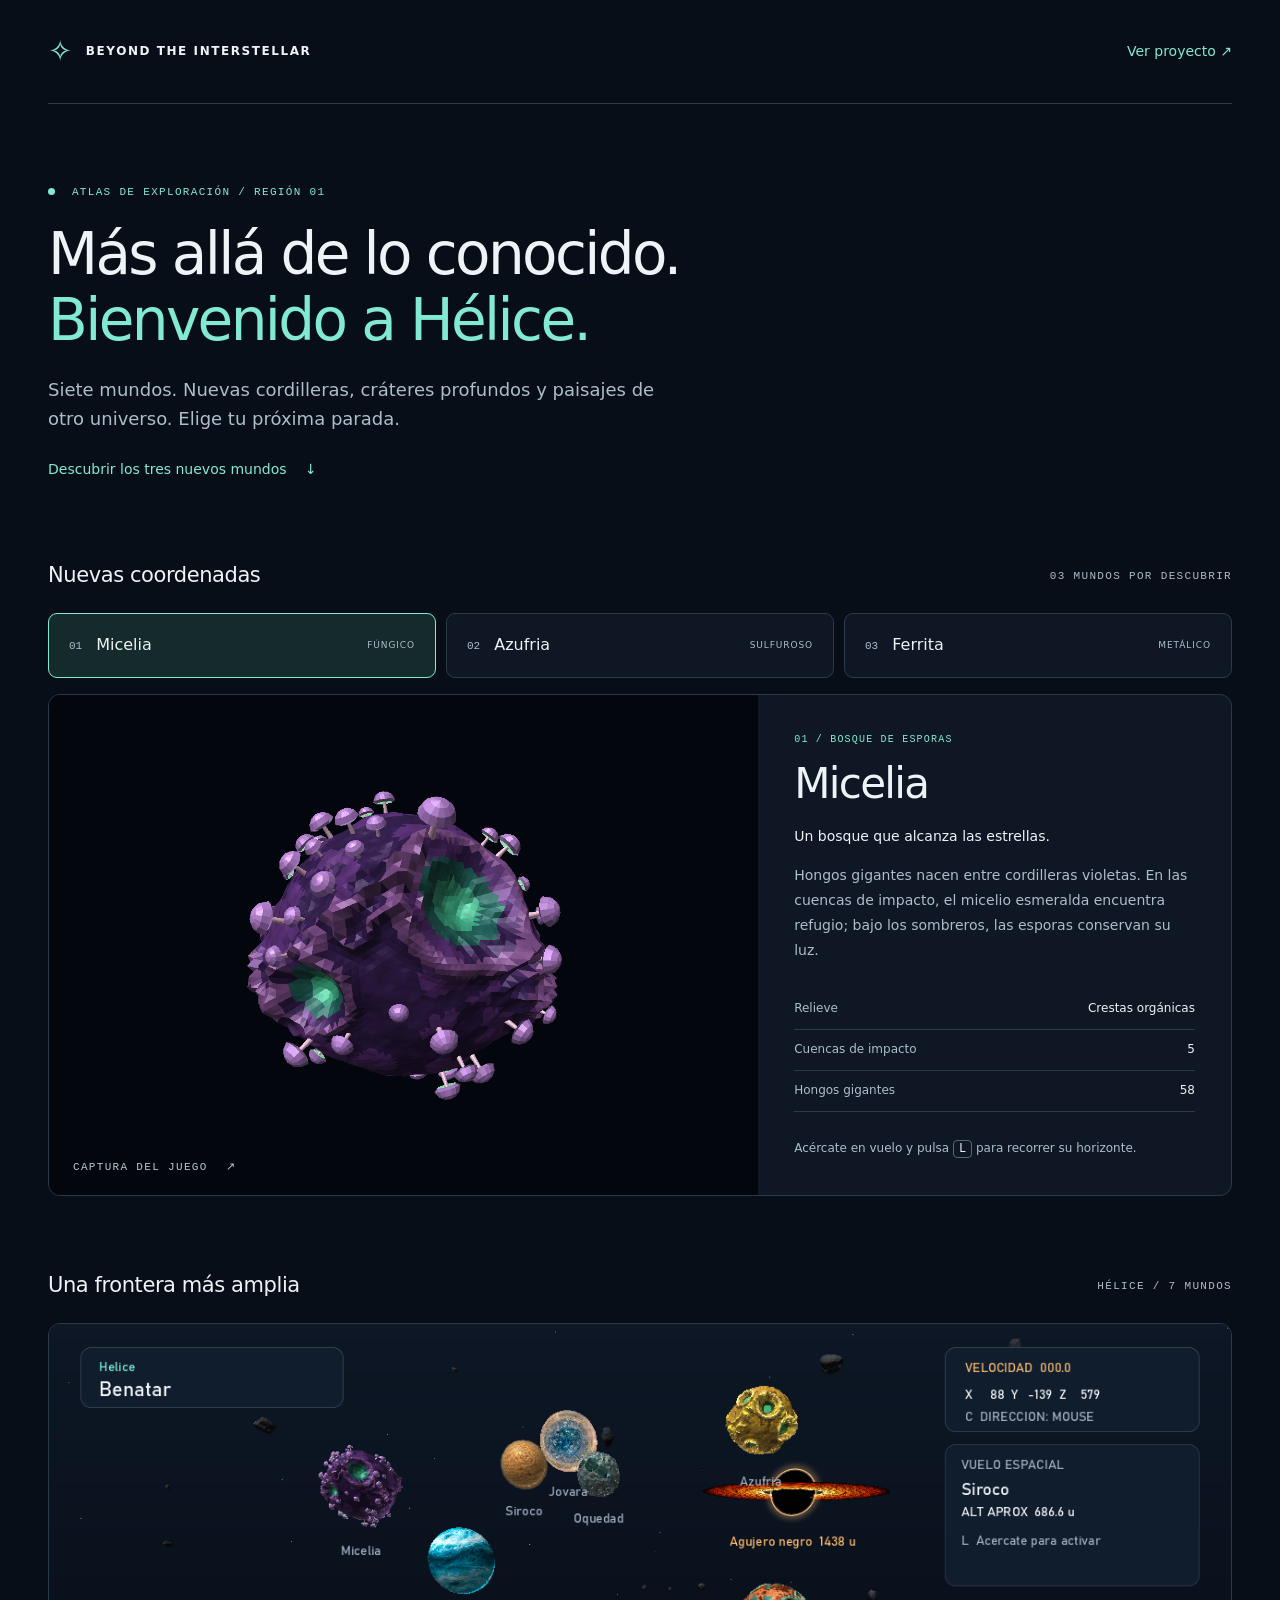
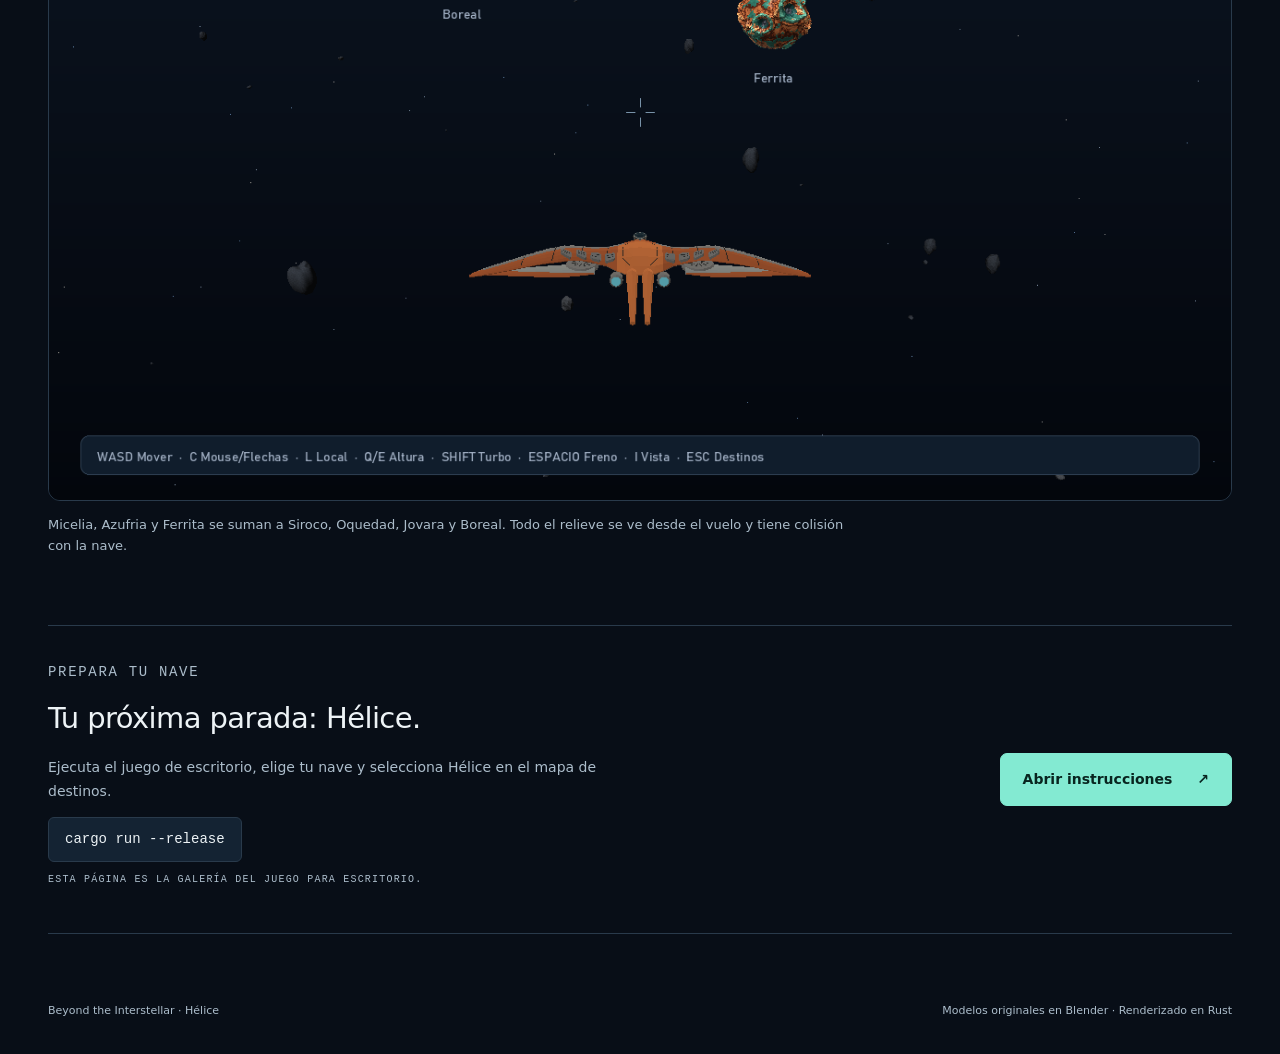
==== docs/index.html @ ccea03eb "docs: publica galeria de Helice con capturas y GitHub Pages" ====
<!doctype html>
<html lang="es">
<head>
  <meta charset="utf-8">
  <meta name="viewport" content="width=device-width, initial-scale=1">
  <meta name="theme-color" content="#080e17">
  <meta name="description" content="Explora los nuevos planetas de Hélice en Beyond the Interstellar: Micelia, Azufria y Ferrita. Capturas reales del juego en Rust.">
  <title>Hélice — Beyond the Interstellar</title>
  <link rel="stylesheet" href="style.css">
  <script src="gallery.js" defer></script>
</head>
<body>
  <a class="skip" href="#mundos">Saltar a los planetas</a>
  <header class="site-header wrap">
    <a class="brand" href="#inicio"><span class="orbit-mark" aria-hidden="true">✧</span> BEYOND THE INTERSTELLAR</a>
    <a class="repo-link" href="https://github.com/J05U3oAr/Proyecto_3_Graficas">Ver proyecto <span aria-hidden="true">↗</span></a>
  </header>
  <main id="inicio" class="wrap">
    <section class="intro" aria-labelledby="title">
      <p class="eyebrow"><span class="signal" aria-hidden="true"></span> ATLAS DE EXPLORACIÓN / REGIÓN 01</p>
      <h1 id="title">Más allá de lo conocido.<br><span>Bienvenido a Hélice.</span></h1>
      <p class="lead">Siete mundos. Nuevas cordilleras, cráteres profundos y paisajes de otro universo. Elige tu próxima parada.</p>
      <a class="text-link" href="#mundos">Descubrir los tres nuevos mundos <span aria-hidden="true">↓</span></a>
    </section>

    <section id="mundos" class="atlas" aria-labelledby="atlas-title">
      <div class="section-top"><h2 id="atlas-title">Nuevas coordenadas</h2><span class="small-label">03 MUNDOS POR DESCUBRIR</span></div>
      <div class="planet-tabs" aria-label="Elegir un planeta">
        <button id="tab-micelia" type="button" data-world="micelia"><span>01</span> Micelia <span class="tab-kind">FÚNGICO</span></button>
        <button id="tab-azufria" type="button" data-world="azufria"><span>02</span> Azufria <span class="tab-kind">SULFUROSO</span></button>
        <button id="tab-ferrita" type="button" data-world="ferrita"><span>03</span> Ferrita <span class="tab-kind">METÁLICO</span></button>
      </div>

      <article id="micelia" class="world micelia" aria-labelledby="name-micelia">
        <a class="world-image" href="assets/micelia.png" aria-label="Abrir captura completa de Micelia"><img src="assets/micelia.png" alt="Planeta violeta con hongos gigantes, montañas y cráteres de micelio verde" width="1280" height="840"><span class="image-note">CAPTURA DEL JUEGO <span aria-hidden="true">↗</span></span></a>
        <div class="world-copy"><p class="eyebrow">01 / BOSQUE DE ESPORAS</p><h3 id="name-micelia">Micelia</h3><p class="world-tagline">Un bosque que alcanza las estrellas.</p><p>Hongos gigantes nacen entre cordilleras violetas. En las cuencas de impacto, el micelio esmeralda encuentra refugio; bajo los sombreros, las esporas conservan su luz.</p><dl><div><dt>Relieve</dt><dd>Crestas orgánicas</dd></div><div><dt>Cuencas de impacto</dt><dd>5</dd></div><div><dt>Hongos gigantes</dt><dd>58</dd></div></dl><p class="hint">Acércate en vuelo y pulsa <kbd>L</kbd> para recorrer su horizonte.</p></div>
      </article>

      <article id="azufria" class="world azufria" aria-labelledby="name-azufria">
        <a class="world-image" href="assets/azufria.png" aria-label="Abrir captura completa de Azufria"><img src="assets/azufria.png" alt="Planeta amarillo con cordilleras de azufre y calderas profundas llenas de ácido verde jade" width="1280" height="840" loading="lazy"><span class="image-note">CAPTURA DEL JUEGO <span aria-hidden="true">↗</span></span></a>
        <div class="world-copy"><p class="eyebrow">02 / CALDERAS DE AZUFRE</p><h3 id="name-azufria">Azufria</h3><p class="world-tagline">Oro mineral. Profundidades de jade.</p><p>Una corteza de azufre amarillo se pliega en largas cordilleras. Siete calderas interrumpen el paisaje, con paredes elevadas, estratos ocres y lagos ácidos en su interior.</p><dl><div><dt>Relieve</dt><dd>Cordilleras sulfurosas</dd></div><div><dt>Calderas</dt><dd>7</dd></div><div><dt>Lagos ácidos</dt><dd>7</dd></div></dl><p class="hint">Desciende con <kbd>Q</kbd> en navegación local para apreciar las paredes.</p></div>
      </article>

      <article id="ferrita" class="world ferrita" aria-labelledby="name-ferrita">
        <a class="world-image" href="assets/ferrita.png" aria-label="Abrir captura completa de Ferrita"><img src="assets/ferrita.png" alt="Planeta de cobre rojizo con pátina verde, montañas estratificadas y cráteres concéntricos" width="1280" height="840" loading="lazy"><span class="image-note">CAPTURA DEL JUEGO <span aria-hidden="true">↗</span></span></a>
        <div class="world-copy"><p class="eyebrow">03 / CORDILLERAS DE COBRE</p><h3 id="name-ferrita">Ferrita</h3><p class="world-tagline">La huella de cada impacto.</p><p>Montañas de cobre, óxido rojizo y vetas de cardenillo. Sus cráteres tienen bordes concéntricos y un pico central de rebote: cicatrices que se reconocen incluso desde el espacio.</p><dl><div><dt>Relieve</dt><dd>Estratos metálicos</dd></div><div><dt>Cráteres</dt><dd>8</dd></div><div><dt>Seña distintiva</dt><dd>Anillos de impacto</dd></div></dl><p class="hint">Sube con <kbd>E</kbd> para descubrir el perfil de las cordilleras.</p></div>
      </article>
    </section>

    <section class="flight-section" aria-labelledby="flight-title">
      <div class="section-top"><h2 id="flight-title">Una frontera más amplia</h2><span class="small-label">HÉLICE / 7 MUNDOS</span></div>
      <a class="flight-image" href="assets/vuelo.png"><img src="assets/vuelo.png" width="1280" height="840" loading="lazy" alt="Vista de vuelo en Hélice con los siete planetas, asteroides y la nave Benatar"></a>
      <p class="caption">Micelia, Azufria y Ferrita se suman a Siroco, Oquedad, Jovara y Boreal. Todo el relieve se ve desde el vuelo y tiene colisión con la nave.</p>
    </section>

    <section class="play" aria-labelledby="play-title"><div><p class="eyebrow">PREPARA TU NAVE</p><h2 id="play-title">Tu próxima parada: Hélice.</h2><p>Ejecuta el juego de escritorio, elige tu nave y selecciona Hélice en el mapa de destinos.</p><code>cargo run --release</code><p class="small-label">ESTA PÁGINA ES LA GALERÍA DEL JUEGO PARA ESCRITORIO.</p></div><a class="primary-link" href="https://github.com/J05U3oAr/Proyecto_3_Graficas#ejecutar">Abrir instrucciones <span aria-hidden="true">↗</span></a></section>
  </main>
  <footer class="wrap"><span>Beyond the Interstellar · Hélice</span><span>Modelos originales en Blender · Renderizado en Rust</span></footer>
</body>
</html>
---- docs/style.css ----
:root { color-scheme: dark; --bg: #080e17; --surface: #0e1723; --line: #293a4b; --text: #edf3f6; --muted: #acbdcb; --accent: #83ead2; }
* { box-sizing: border-box; }
html { scroll-behavior: smooth; scroll-padding-top: 25px; }
body { margin: 0; background: var(--bg); color: var(--text); font: 16px/1.65 system-ui, -apple-system, "Segoe UI", sans-serif; }
a { color: inherit; text-decoration: none; }
button, a { -webkit-tap-highlight-color: transparent; }
button { font: inherit; cursor: pointer; }
a:focus-visible, button:focus-visible, [tabindex]:focus-visible { outline: 3px solid var(--accent); outline-offset: 5px; }
.wrap { width: min(1184px, calc(100% - 64px)); margin-inline: auto; }
.site-header { min-height: 104px; display: flex; align-items: center; justify-content: space-between; gap: 24px; border-bottom: 1px solid var(--line); }
.brand { display: flex; align-items: center; gap: 12px; font-size: 12px; font-weight: 650; letter-spacing: .13em; }
.orbit-mark { font-size: 29px; line-height: 1; color: var(--accent); }
.repo-link, .text-link { color: var(--accent); font-size: 14px; }
.repo-link:hover, .text-link:hover { text-decoration: underline; text-underline-offset: 5px; }
.intro { padding: 80px 0 76px; max-width: 850px; }
.eyebrow, .small-label, .image-note { font: 11px/1.5 ui-monospace, Consolas, monospace; letter-spacing: .12em; }
.eyebrow { color: var(--accent); margin: 0 0 20px; }
.signal { display: inline-block; height: 7px; width: 7px; background: var(--accent); border-radius: 50%; margin-right: 9px; }
h1 { font-size: clamp(31px, 4.8vw, 58px); line-height: 1.14; letter-spacing: -.045em; font-weight: 500; margin: 0 0 22px; }
h1 span { color: var(--accent); }
.lead { color: var(--muted); max-width: 620px; font-size: 18px; margin: 0 0 22px; }
.text-link span { margin-left: 14px; }
.section-top { display: flex; justify-content: space-between; align-items: center; gap: 20px; margin-bottom: 20px; }
h2 { font-size: 21px; font-weight: 500; letter-spacing: -.02em; margin: 0; }
.small-label { color: var(--muted); }
.planet-tabs { display: grid; grid-template-columns: repeat(3, 1fr); gap: 10px; margin-bottom: 16px; }
.planet-tabs button { display: flex; align-items: center; gap: 14px; min-height: 65px; padding: 17px 20px; color: var(--text); background: var(--surface); border: 1px solid var(--line); border-radius: 9px; transition: border-color .18s, background .18s; }
.planet-tabs button > span:first-child { color: var(--muted); font: 11px ui-monospace, Consolas, monospace; }
.planet-tabs button .tab-kind { color: var(--muted); margin-left: auto; font-size: 9px; letter-spacing: .1em; }
.planet-tabs button:hover { border-color: var(--accent); }
.planet-tabs button[aria-selected="true"] { border-color: var(--accent); background: #142a2b; }
.world { display: grid; grid-template-columns: 1.5fr 1fr; overflow: hidden; background: var(--surface); border: 1px solid var(--line); border-radius: 12px; }
.world[hidden] { display: none; }
.world + .world { margin-top: 18px; }
.atlas.enhanced .world { margin-top: 0; }
.world-image { position: relative; display: flex; align-items: center; min-width: 0; background: #03060c; }
.world-image img { display: block; width: 100%; height: auto; }
.image-note { position: absolute; left: 24px; bottom: 20px; color: #bac8d4; }
.image-note span { margin-left: 10px; }
.world-image:hover .image-note { color: var(--accent); }
.world-copy { padding: 36px; align-self: center; }
.world-copy .eyebrow { font-size: 10px; margin-bottom: 10px; }
h3 { font-size: 42px; font-weight: 500; letter-spacing: -.04em; line-height: 1.2; margin: 0 0 14px; }
.world-tagline { color: var(--text) !important; font-size: 17px; }
.world-copy > p { color: var(--muted); font-size: 14px; line-height: 1.8; }
.world-copy .eyebrow { color: var(--accent); }
dl { font-size: 12px; margin: 26px 0; }
dl > div { display: flex; justify-content: space-between; gap: 10px; border-bottom: 1px solid var(--line); padding: 10px 0; }
dt { color: var(--muted); } dd { margin: 0; text-align: right; }
.hint { font-size: 12px !important; margin: 20px 0 0; }
kbd { border: 1px solid #536778; border-radius: 4px; padding: 1px 5px; color: var(--text); font: 12px ui-monospace, Consolas, monospace; }
.flight-section { margin-top: 72px; }
.flight-image { display: block; border: 1px solid var(--line); border-radius: 12px; overflow: hidden; }
.flight-image img { display: block; width: 100%; height: auto; }
.caption { font-size: 13px; color: var(--muted); max-width: 800px; }
.play { margin: 68px 0; padding: 36px 0; border-block: 1px solid var(--line); display: flex; align-items: center; justify-content: space-between; gap: 36px; }
.play .eyebrow { margin-bottom: 12px; }
.play h2 { font-size: 29px; }
.play p { max-width: 580px; color: var(--muted); font-size: 14px; }
.play .small-label { font-size: 10px; }
code { display: inline-block; background: #142333; padding: 10px 16px; border: 1px solid var(--line); border-radius: 6px; font-size: 14px; }
.primary-link { flex-shrink: 0; background: var(--accent); color: #08251f; border: 1px solid var(--accent); padding: 14px 22px; border-radius: 7px; font-size: 14px; font-weight: 600; transition: background .18s; }
.primary-link:hover { background: #b1f4e4; }
.primary-link span { margin-left: 20px; }
footer { display: flex; justify-content: space-between; gap: 20px; padding-bottom: 34px; color: var(--muted); font-size: 11px; }
.skip { position: absolute; top: -100px; left: 20px; z-index: 10; padding: 10px; background: var(--accent); color: #08251f; }
.skip:focus { top: 10px; }
@media (max-width: 1000px) { .tab-kind { display: none; } .world-copy { padding: 25px; } .world { grid-template-columns: 1.2fr 1fr; } }
@media (max-width: 740px) {
  .wrap { width: calc(100% - 36px); } .site-header { min-height: 85px; gap: 12px; } .brand { font-size: 9px; letter-spacing: .06em; gap: 7px; } .repo-link { font-size: 12px; }
  .intro { padding: 52px 0; } .lead { font-size: 16px; } .eyebrow { font-size: 9px; } .section-top { align-items: flex-start; flex-direction: column; gap: 5px; }
  .planet-tabs { gap: 7px; } .planet-tabs button { min-height: 53px; padding: 12px 10px; font-size: 13px; gap: 7px; } .planet-tabs button .tab-kind { display: none; }
  .world { grid-template-columns: 1fr; } .world-copy { padding: 28px; } .world-image img { aspect-ratio: 1280 / 840; object-fit: contain; } h3 { font-size: 36px; }
  .image-note { left: 18px; bottom: 12px; font-size: 9px; } .flight-section { margin-top: 45px; } .play { flex-direction: column; align-items: flex-start; margin-block: 44px; gap: 15px; } footer { flex-direction: column; gap: 5px; }
}
@media (prefers-reduced-motion: reduce) { html { scroll-behavior: auto; } *, *::before, *::after { transition: none !important; } }
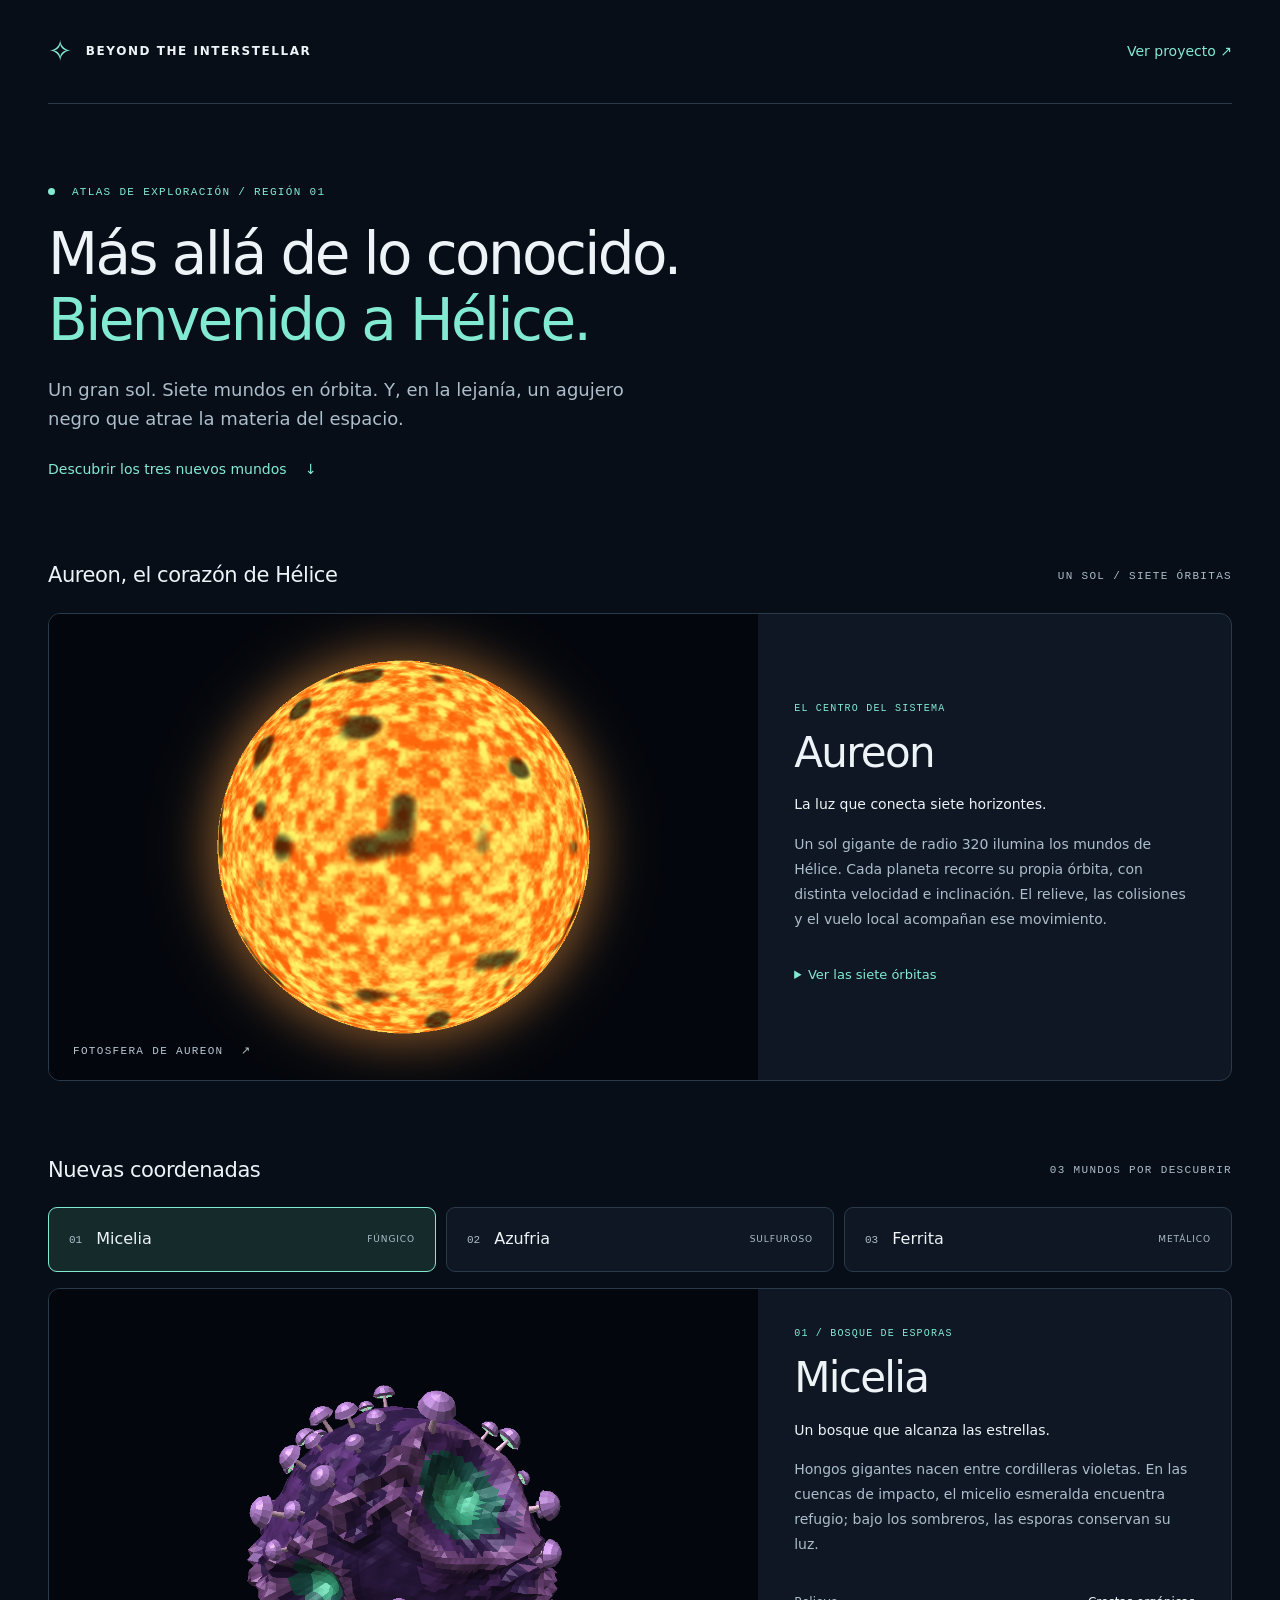
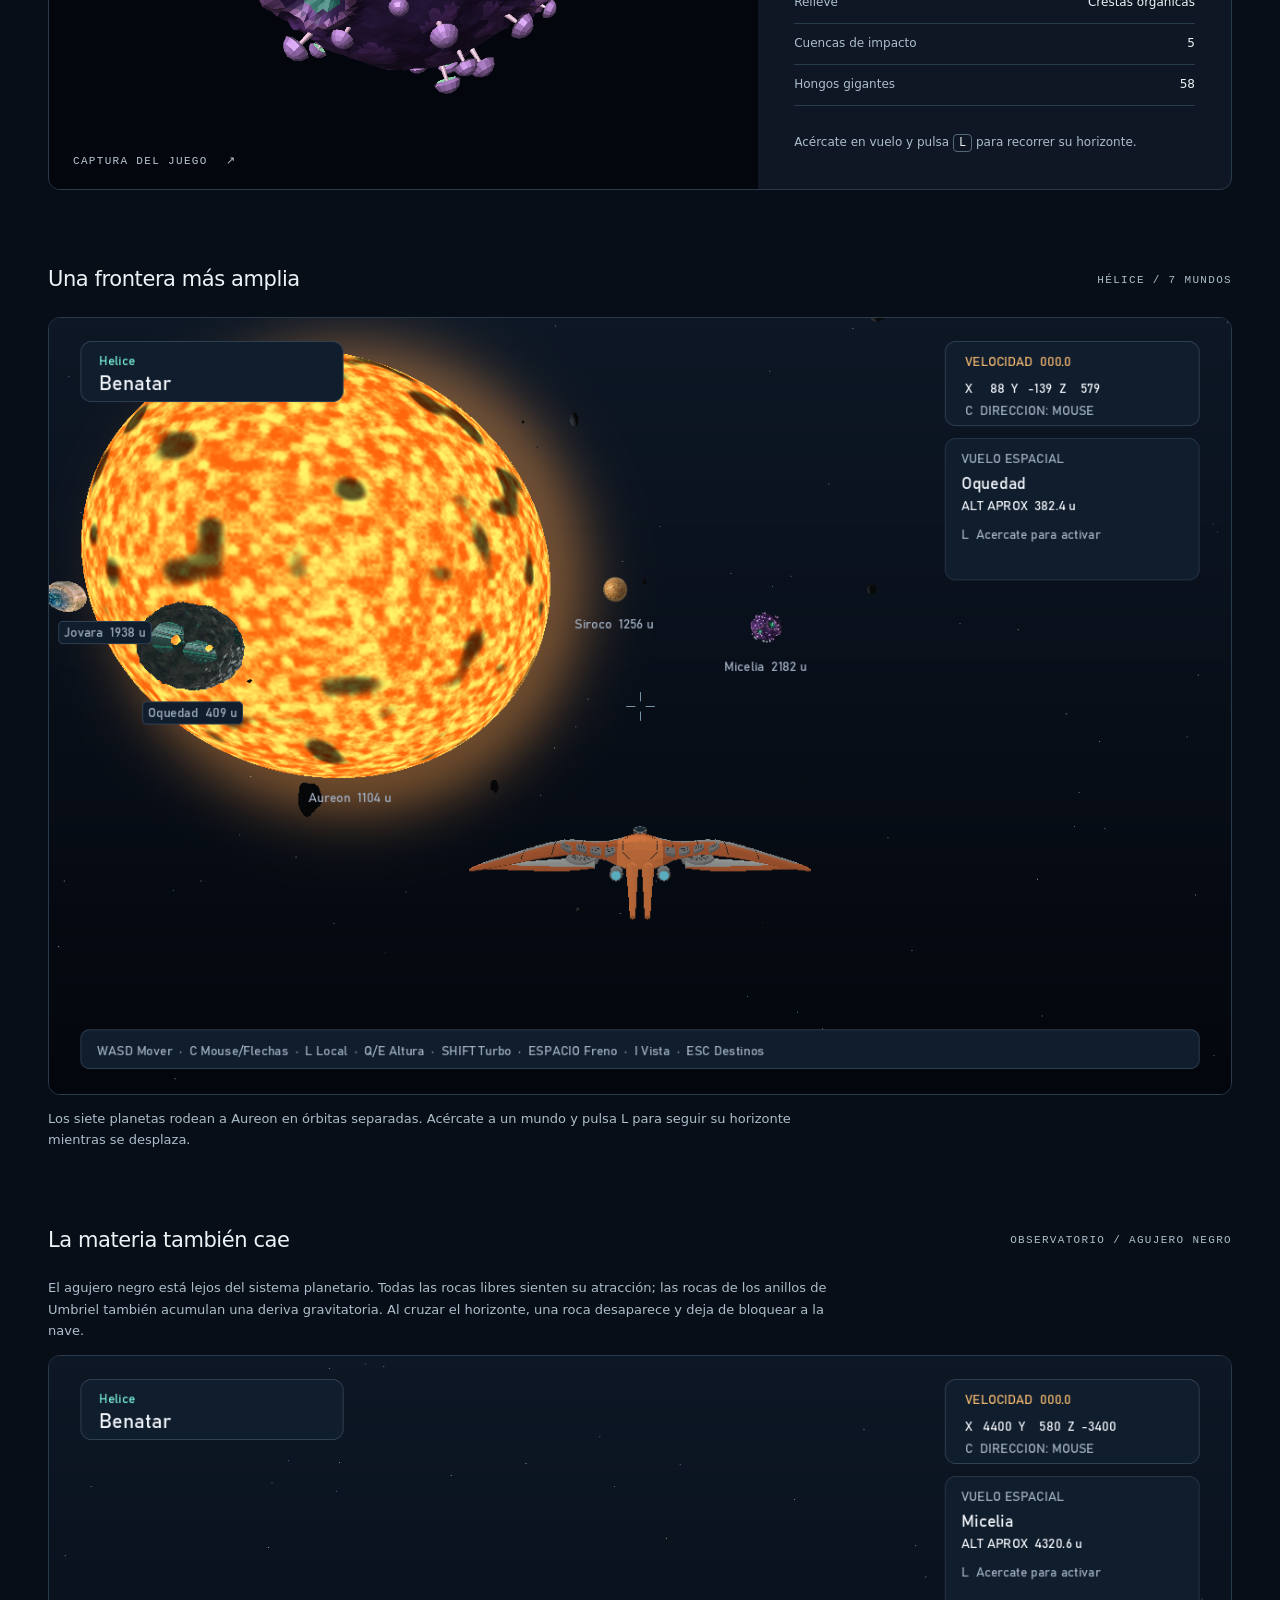
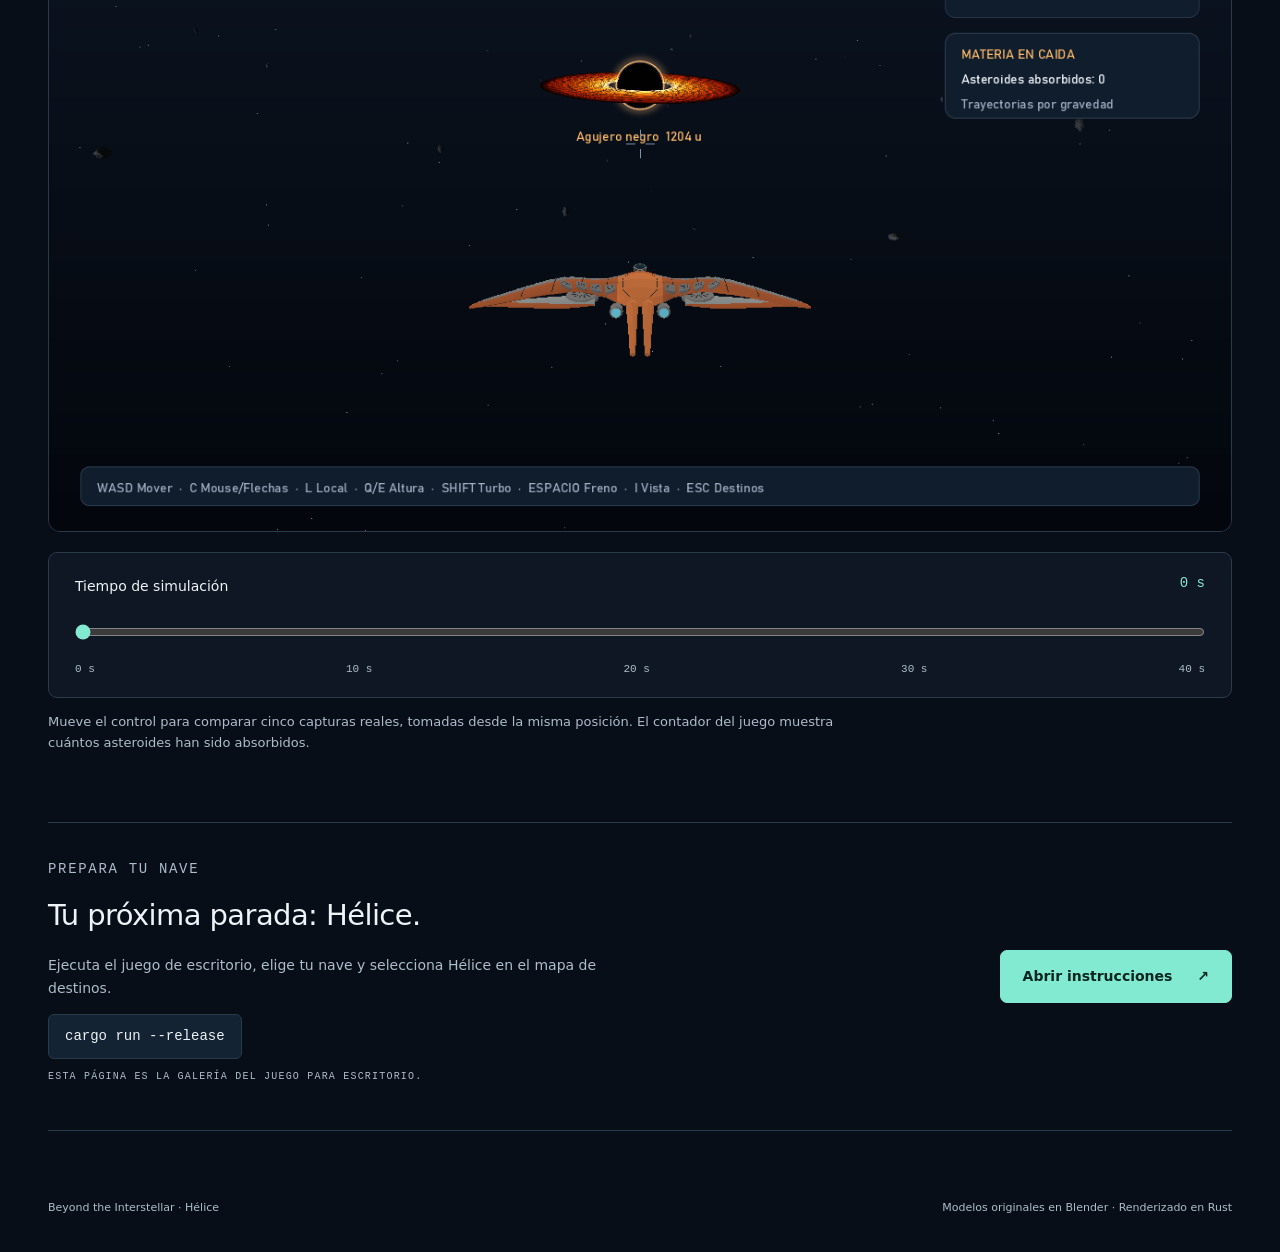
==== commit 18476d98: "feat: presenta Aureon y la caida de meteoritos en el juego y GitHub Pages" ====
--- a/docs/index.html
+++ b/docs/index.html
@@ -4,7 +4,7 @@
   <meta charset="utf-8">
   <meta name="viewport" content="width=device-width, initial-scale=1">
   <meta name="theme-color" content="#080e17">
-  <meta name="description" content="Explora los nuevos planetas de Hélice en Beyond the Interstellar: Micelia, Azufria y Ferrita. Capturas reales del juego en Rust.">
+  <meta name="description" content="Aureon y los siete mundos de Hélice. Explora sus órbitas y observa cómo el agujero negro atrae y absorbe meteoritos. Capturas reales del juego en Rust.">
   <title>Hélice — Beyond the Interstellar</title>
   <link rel="stylesheet" href="style.css">
   <script src="gallery.js" defer></script>
@@ -19,8 +19,16 @@
     <section class="intro" aria-labelledby="title">
       <p class="eyebrow"><span class="signal" aria-hidden="true"></span> ATLAS DE EXPLORACIÓN / REGIÓN 01</p>
       <h1 id="title">Más allá de lo conocido.<br><span>Bienvenido a Hélice.</span></h1>
-      <p class="lead">Siete mundos. Nuevas cordilleras, cráteres profundos y paisajes de otro universo. Elige tu próxima parada.</p>
+      <p class="lead">Un gran sol. Siete mundos en órbita. Y, en la lejanía, un agujero negro que atrae la materia del espacio.</p>
       <a class="text-link" href="#mundos">Descubrir los tres nuevos mundos <span aria-hidden="true">↓</span></a>
+    </section>
+
+    <section class="stellar-intro" aria-labelledby="sun-title">
+      <div class="section-top"><h2 id="sun-title">Aureon, el corazón de Hélice</h2><span class="small-label">UN SOL / SIETE ÓRBITAS</span></div>
+      <article class="world solar">
+        <a class="world-image" href="assets/aureon.png" aria-label="Abrir captura completa de Aureon"><img src="assets/aureon.png" width="1280" height="840" alt="Gran sol dorado con células de plasma, manchas solares y una corona cálida"><span class="image-note">FOTOSFERA DE AUREON <span aria-hidden="true">↗</span></span></a>
+        <div class="world-copy"><p class="eyebrow">EL CENTRO DEL SISTEMA</p><h3>Aureon</h3><p class="world-tagline">La luz que conecta siete horizontes.</p><p>Un sol gigante de radio 320 ilumina los mundos de Hélice. Cada planeta recorre su propia órbita, con distinta velocidad e inclinación. El relieve, las colisiones y el vuelo local acompañan ese movimiento.</p><details><summary>Ver las siete órbitas</summary><table><caption>Distancia al centro de Aureon, en unidades del juego</caption><thead><tr><th scope="col">Planeta</th><th scope="col">Radio orbital</th></tr></thead><tbody><tr><td>Siroco</td><td>490</td></tr><tr><td>Oquedad</td><td>710</td></tr><tr><td>Jovara</td><td>950</td></tr><tr><td>Boreal</td><td>1190</td></tr><tr><td>Micelia</td><td>1460</td></tr><tr><td>Azufria</td><td>1760</td></tr><tr><td>Ferrita</td><td>2110</td></tr></tbody></table></details></div>
+      </article>
     </section>
 
     <section id="mundos" class="atlas" aria-labelledby="atlas-title">
@@ -49,8 +57,17 @@
 
     <section class="flight-section" aria-labelledby="flight-title">
       <div class="section-top"><h2 id="flight-title">Una frontera más amplia</h2><span class="small-label">HÉLICE / 7 MUNDOS</span></div>
-      <a class="flight-image" href="assets/vuelo.png"><img src="assets/vuelo.png" width="1280" height="840" loading="lazy" alt="Vista de vuelo en Hélice con los siete planetas, asteroides y la nave Benatar"></a>
-      <p class="caption">Micelia, Azufria y Ferrita se suman a Siroco, Oquedad, Jovara y Boreal. Todo el relieve se ve desde el vuelo y tiene colisión con la nave.</p>
+      <a class="flight-image" href="assets/vuelo.png"><img src="assets/vuelo.png" width="1280" height="840" loading="lazy" alt="Vista de vuelo en Hélice con Aureon, planetas de su sistema, asteroides y la nave Benatar"></a>
+      <p class="caption">Los siete planetas rodean a Aureon en órbitas separadas. Acércate a un mundo y pulsa L para seguir su horizonte mientras se desplaza.</p>
+    </section>
+
+    <section class="flight-section" aria-labelledby="gravity-title">
+      <div class="section-top"><h2 id="gravity-title">La materia también cae</h2><span class="small-label">OBSERVATORIO / AGUJERO NEGRO</span></div>
+      <p class="caption">El agujero negro está lejos del sistema planetario. Todas las rocas libres sienten su atracción; las rocas de los anillos de Umbriel también acumulan una deriva gravitatoria. Al cruzar el horizonte, una roca desaparece y deja de bloquear a la nave.</p>
+      <div class="flight-image"><img id="gravity-image" src="assets/caida-0.png" width="1280" height="840" loading="lazy" alt="Observación del agujero negro y las rocas que lo rodean al inicio de la simulación"></div>
+      <div class="time-control"><label for="gravity-time">Tiempo de simulación <output id="gravity-output" for="gravity-time">0 s</output></label><input id="gravity-time" type="range" min="0" max="40" step="10" value="0" disabled aria-describedby="gravity-caption" aria-valuetext="0 segundos de simulación"><div class="time-ticks" aria-hidden="true"><span>0 s</span><span>10 s</span><span>20 s</span><span>30 s</span><span>40 s</span></div></div>
+      <p id="gravity-caption" class="caption">Mueve el control para comparar cinco capturas reales, tomadas desde la misma posición. El contador del juego muestra cuántos asteroides han sido absorbidos.</p>
+      <noscript><p class="caption">Las capturas también están disponibles como imágenes: <a href="assets/caida-10.png">10 s</a>, <a href="assets/caida-20.png">20 s</a>, <a href="assets/caida-30.png">30 s</a> y <a href="assets/caida-40.png">40 s</a>.</p></noscript>
     </section>
 
     <section class="play" aria-labelledby="play-title"><div><p class="eyebrow">PREPARA TU NAVE</p><h2 id="play-title">Tu próxima parada: Hélice.</h2><p>Ejecuta el juego de escritorio, elige tu nave y selecciona Hélice en el mapa de destinos.</p><code>cargo run --release</code><p class="small-label">ESTA PÁGINA ES LA GALERÍA DEL JUEGO PARA ESCRITORIO.</p></div><a class="primary-link" href="https://github.com/J05U3oAr/Proyecto_3_Graficas#ejecutar">Abrir instrucciones <span aria-hidden="true">↗</span></a></section>
--- a/docs/style.css
+++ b/docs/style.css
@@ -50,6 +50,19 @@
 .hint { font-size: 12px !important; margin: 20px 0 0; }
 kbd { border: 1px solid #536778; border-radius: 4px; padding: 1px 5px; color: var(--text); font: 12px ui-monospace, Consolas, monospace; }
 .flight-section { margin-top: 72px; }
+.stellar-intro { margin-bottom: 72px; }
+details { margin-top: 24px; font-size: 13px; }
+summary { cursor: pointer; color: var(--accent); padding: 8px 0; }
+summary:focus-visible, input:focus-visible { outline: 3px solid var(--accent); outline-offset: 5px; }
+table { width: 100%; border-collapse: collapse; font-size: 12px; margin-top: 10px; }
+caption { color: var(--muted); text-align: left; padding-bottom: 10px; font-size: 11px; }
+th, td { border-bottom: 1px solid var(--line); padding: 7px 0; text-align: left; }
+th:last-child, td:last-child { text-align: right; }
+.time-control { margin-top: 20px; padding: 22px 26px; border: 1px solid var(--line); background: var(--surface); border-radius: 9px; }
+.time-control label { display: flex; justify-content: space-between; gap: 20px; font-size: 14px; }
+.time-control output { color: var(--accent); font: 14px ui-monospace, Consolas, monospace; }
+.time-control input { width: 100%; min-height: 44px; margin: 12px 0 0; accent-color: var(--accent); cursor: pointer; }
+.time-ticks { display: flex; justify-content: space-between; font: 11px ui-monospace, Consolas, monospace; color: var(--muted); }
 .flight-image { display: block; border: 1px solid var(--line); border-radius: 12px; overflow: hidden; }
 .flight-image img { display: block; width: 100%; height: auto; }
 .caption { font-size: 13px; color: var(--muted); max-width: 800px; }
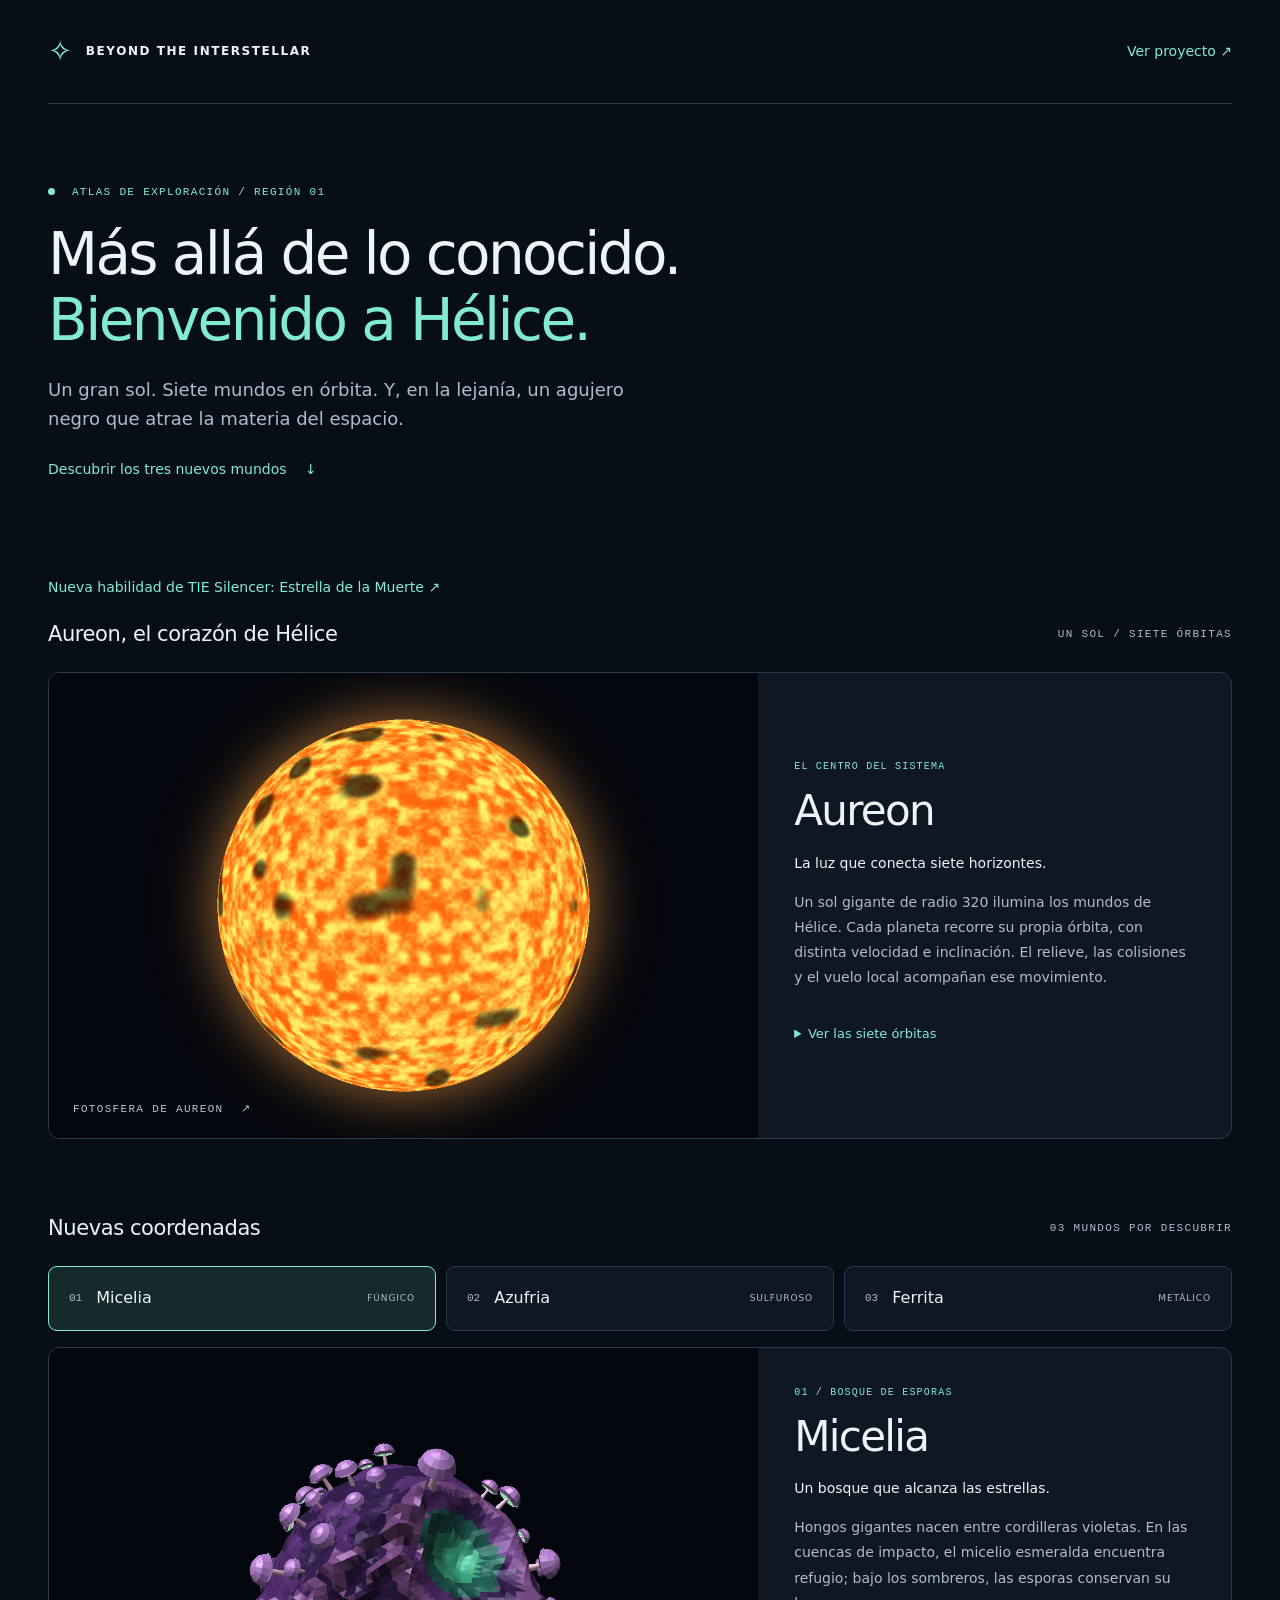
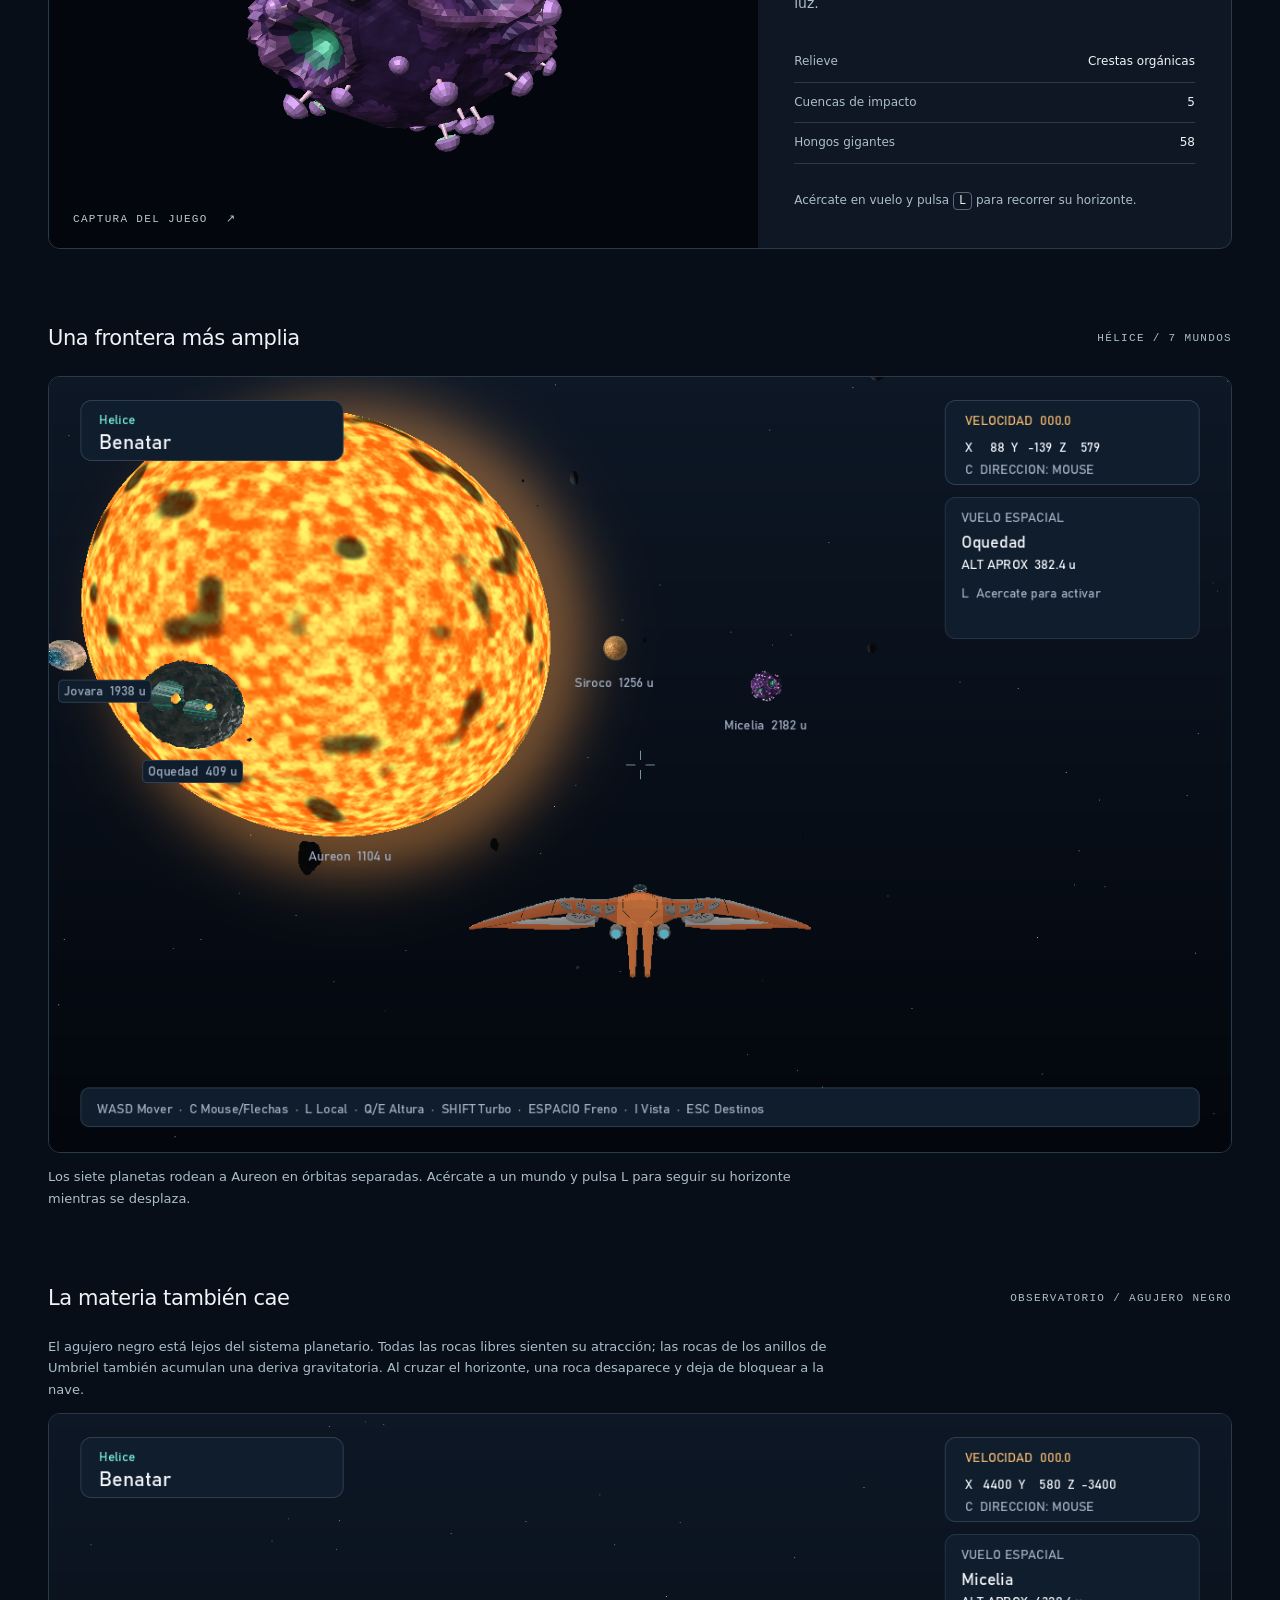
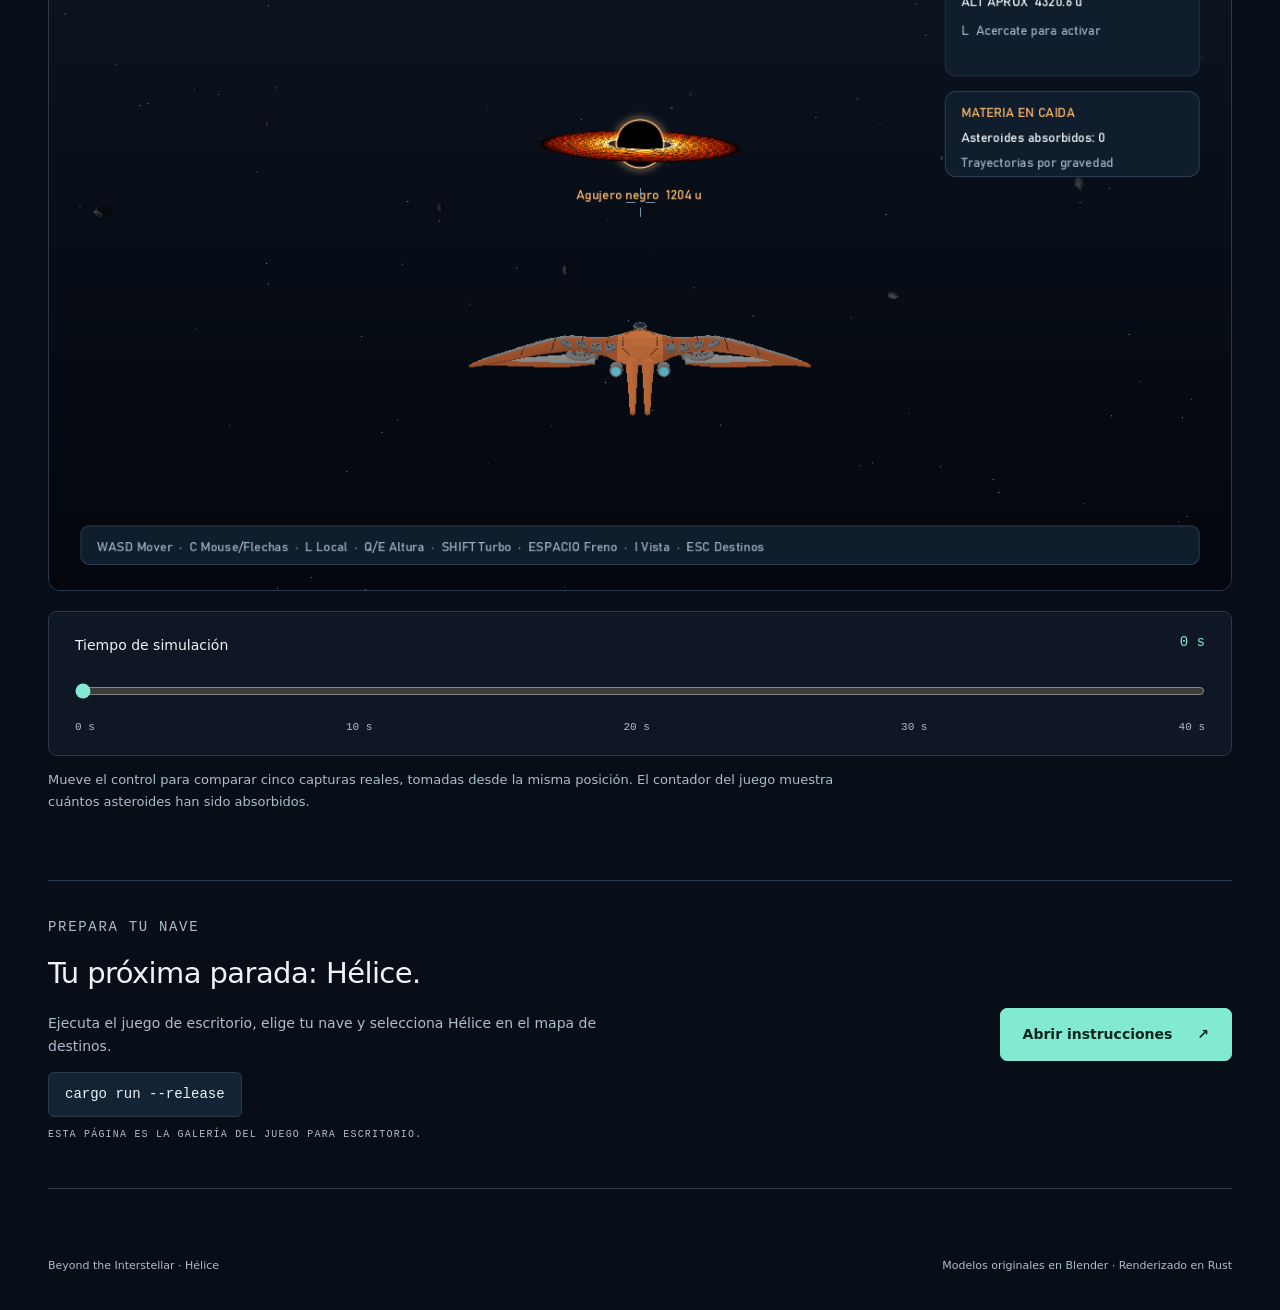
==== commit 9125f22b: "docs: publicar secuencia interactiva de Estrella de la Muerte en Pages" ====
--- a/docs/index.html
+++ b/docs/index.html
@@ -24,6 +24,7 @@
     </section>
 
     <section class="stellar-intro" aria-labelledby="sun-title">
+      <p><a class="text-link" href="death-star.html">Nueva habilidad de TIE Silencer: Estrella de la Muerte ↗</a></p>
       <div class="section-top"><h2 id="sun-title">Aureon, el corazón de Hélice</h2><span class="small-label">UN SOL / SIETE ÓRBITAS</span></div>
       <article class="world solar">
         <a class="world-image" href="assets/aureon.png" aria-label="Abrir captura completa de Aureon"><img src="assets/aureon.png" width="1280" height="840" alt="Gran sol dorado con células de plasma, manchas solares y una corona cálida"><span class="image-note">FOTOSFERA DE AUREON <span aria-hidden="true">↗</span></span></a>
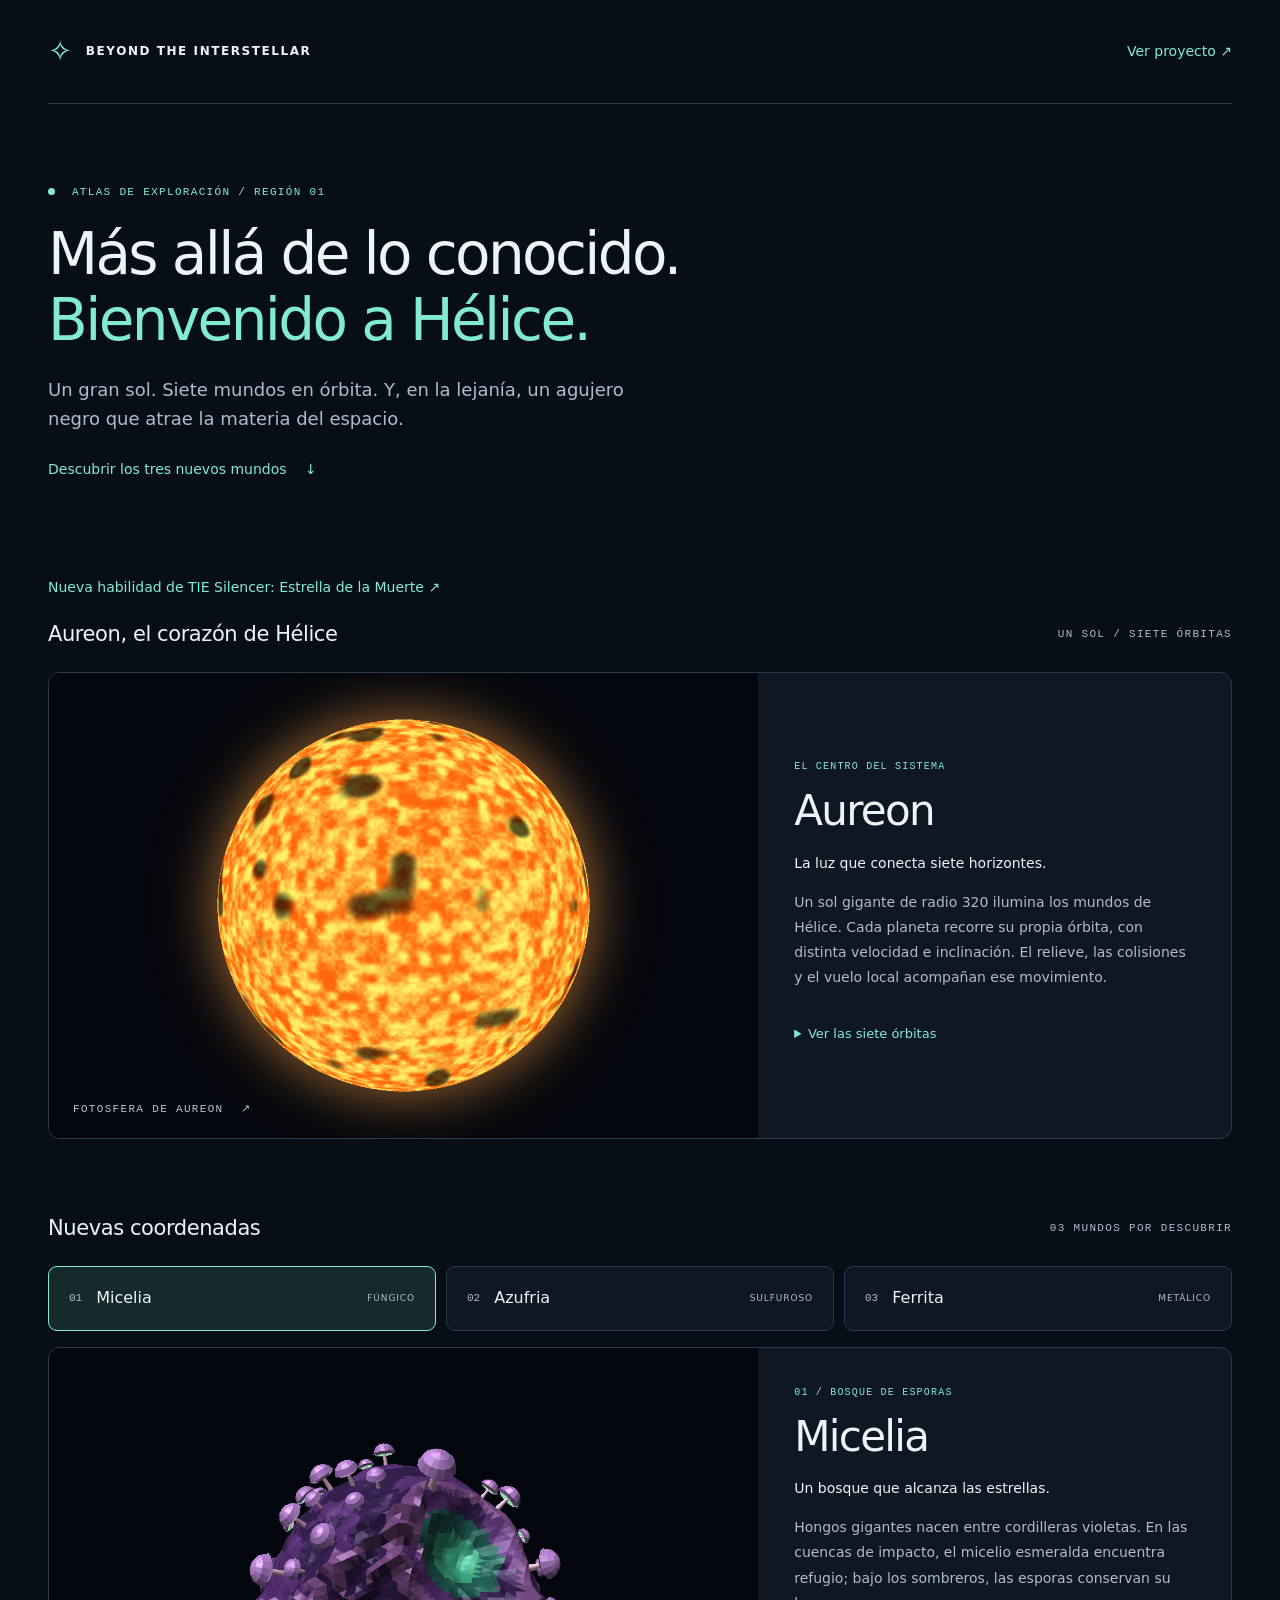
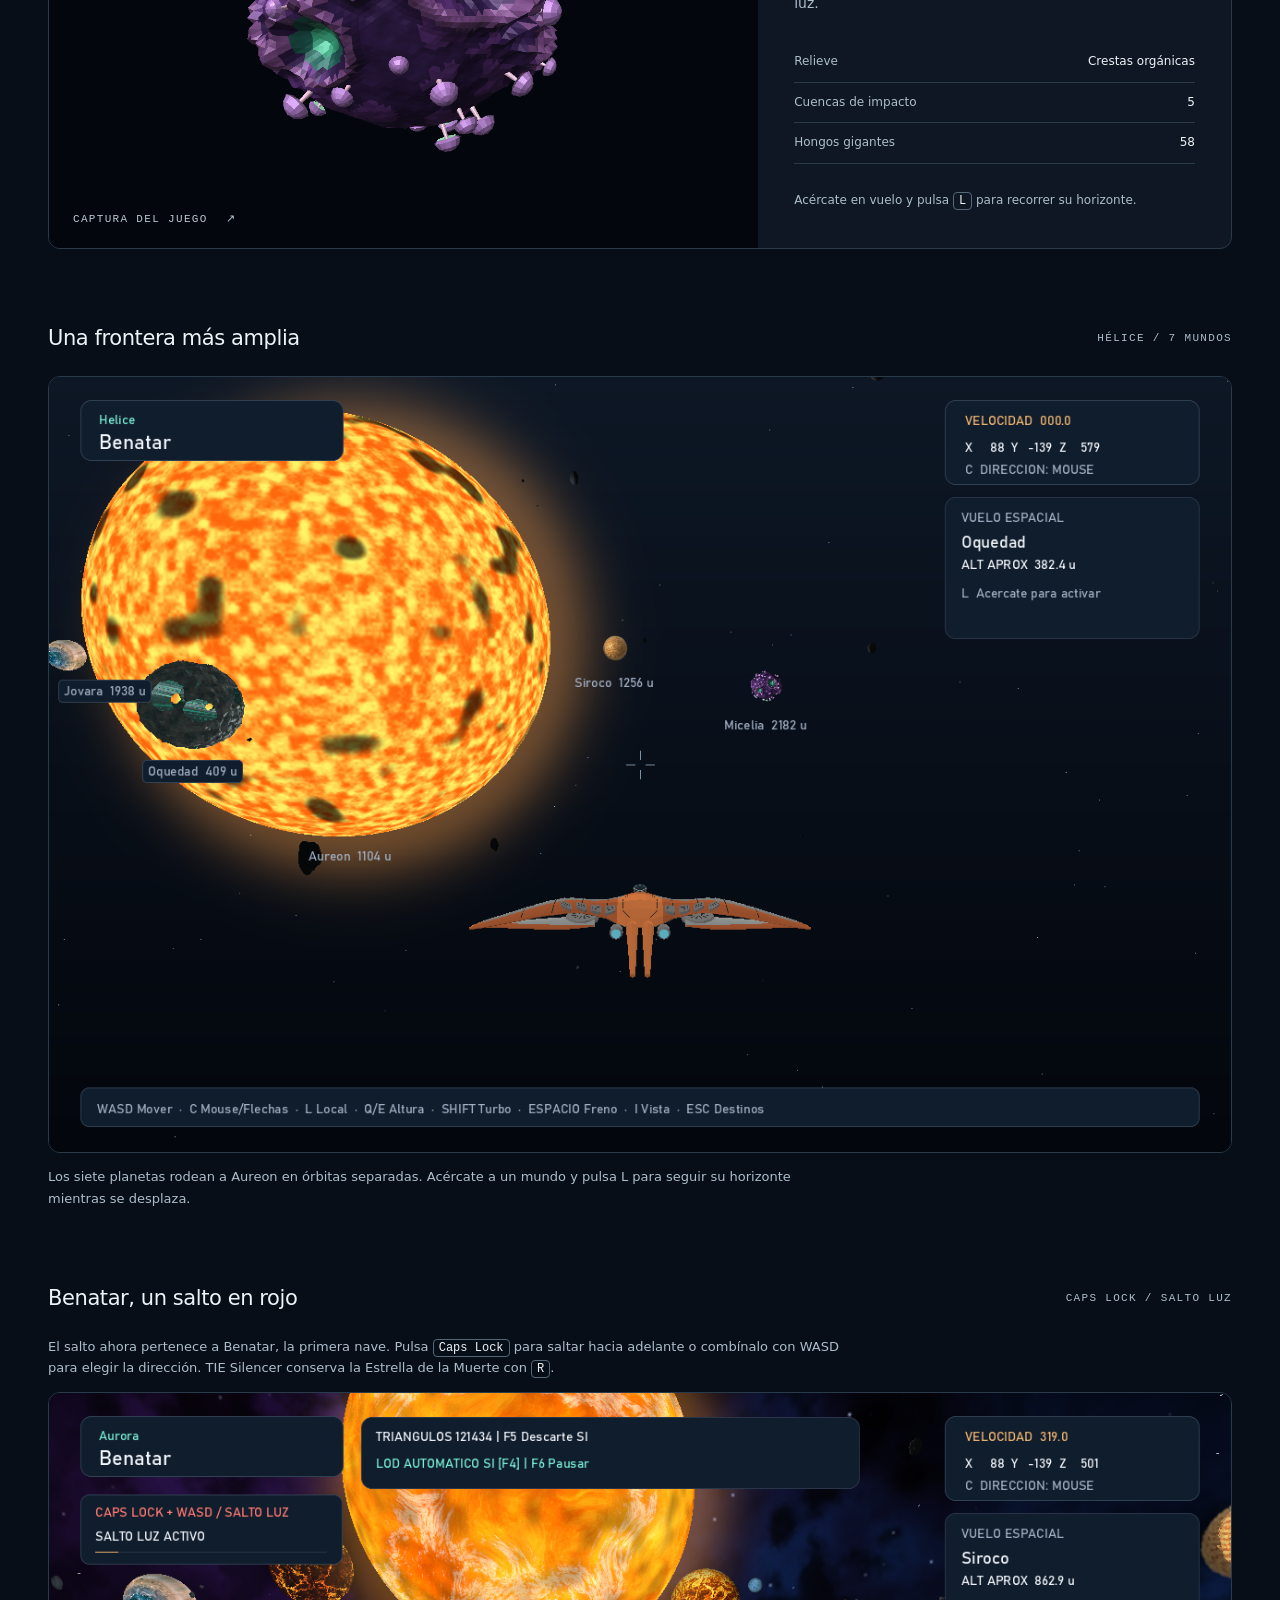
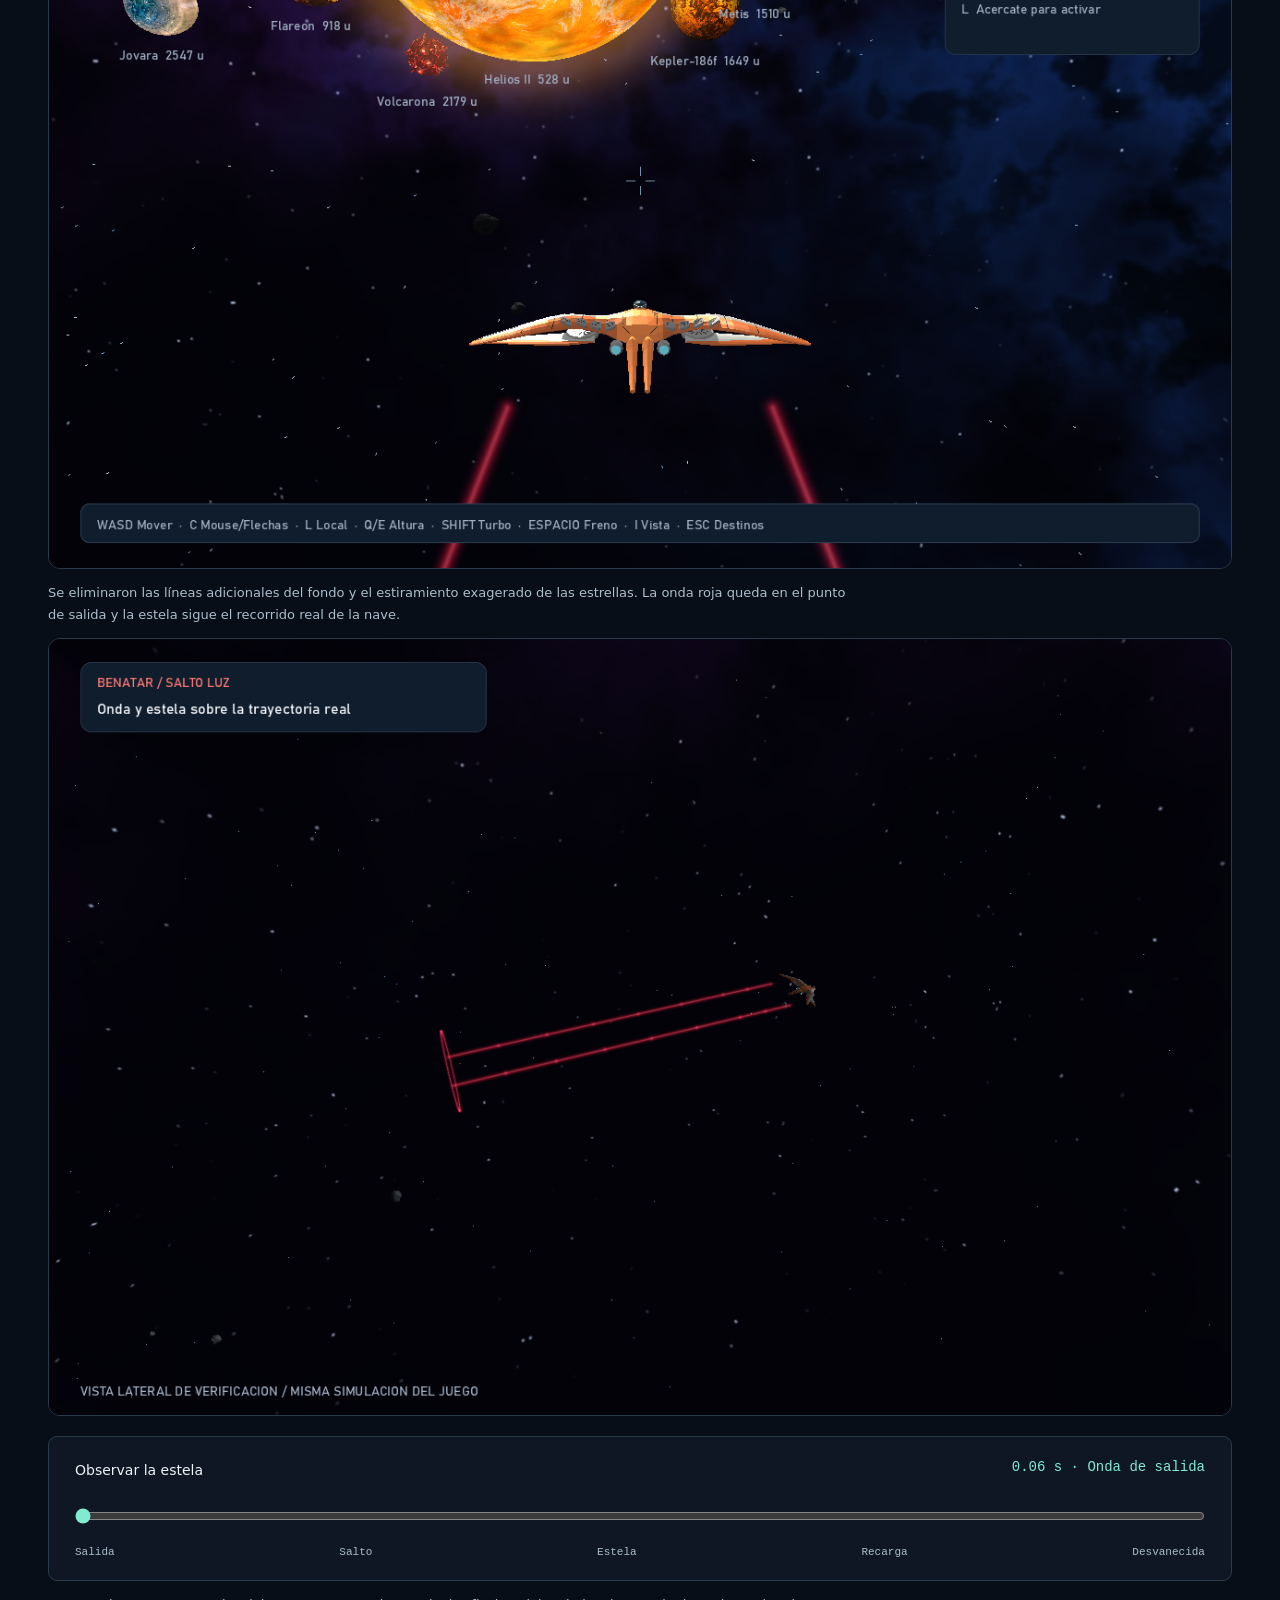
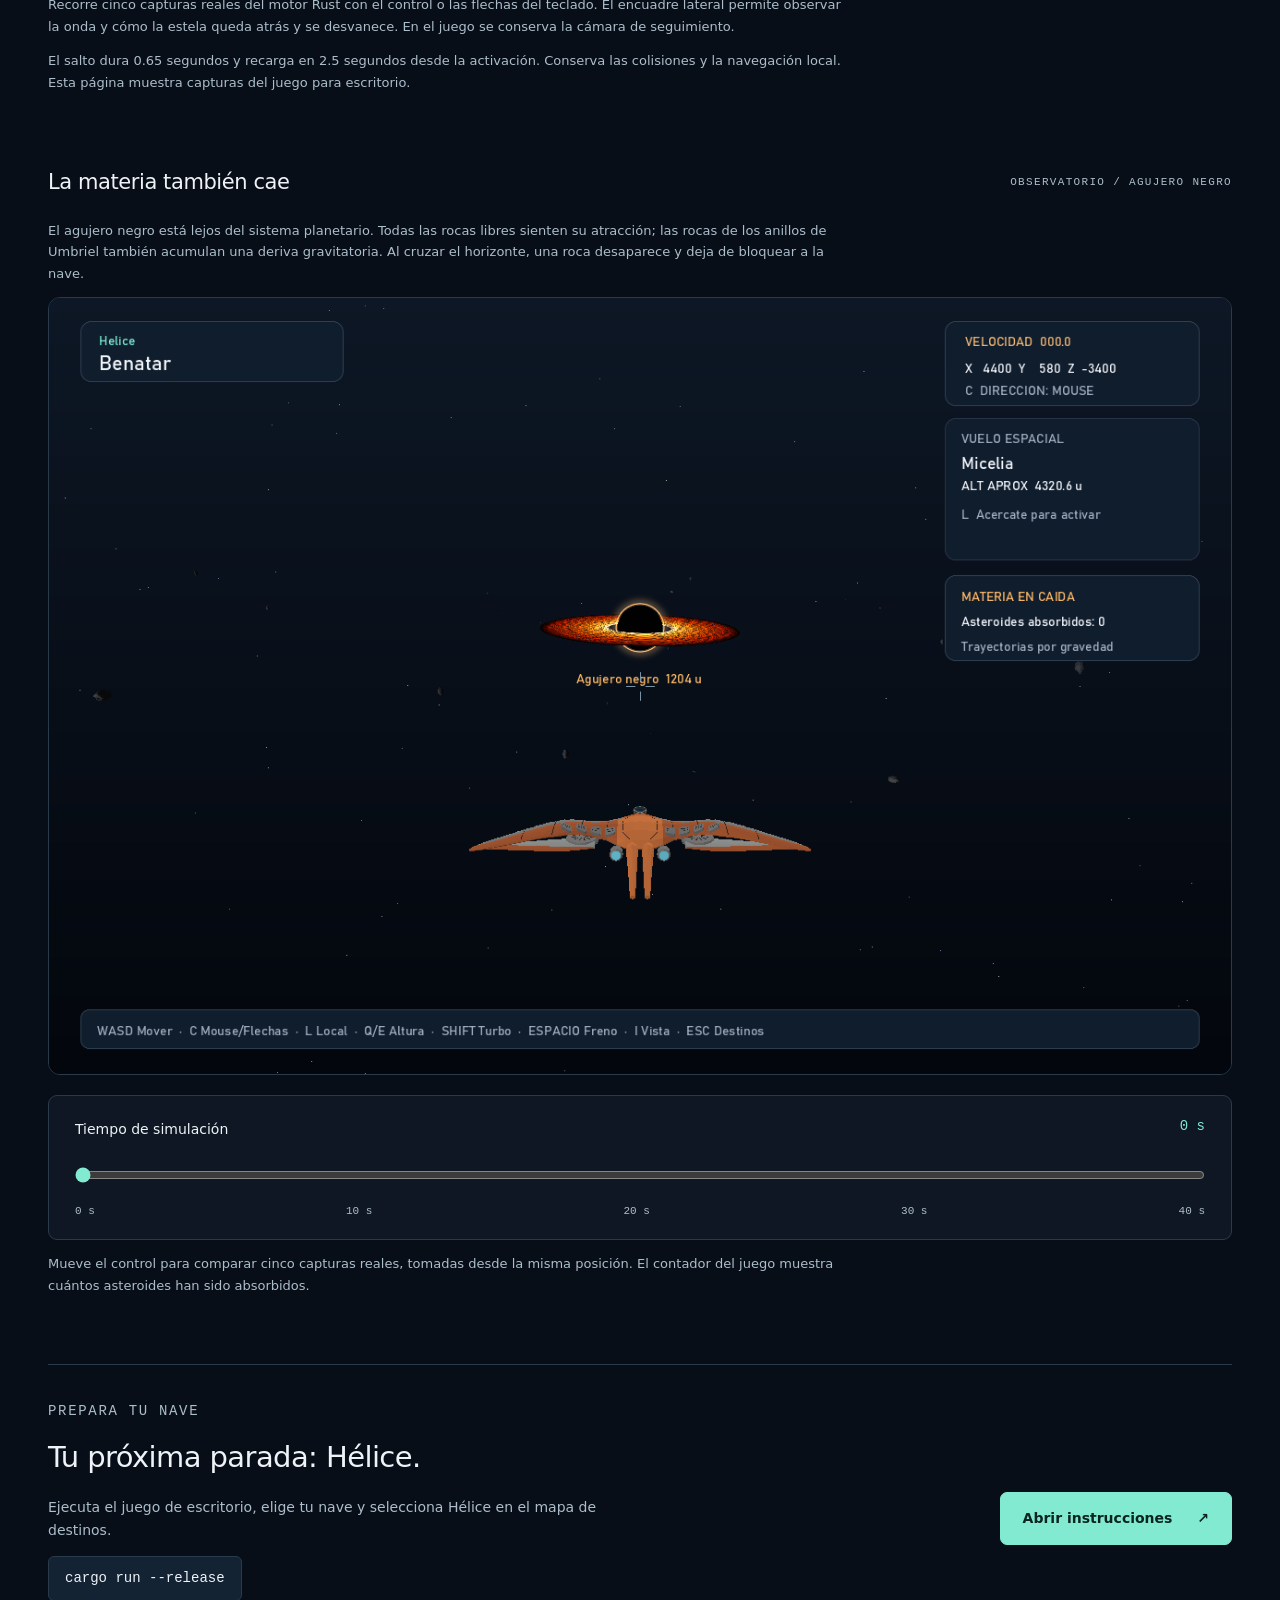
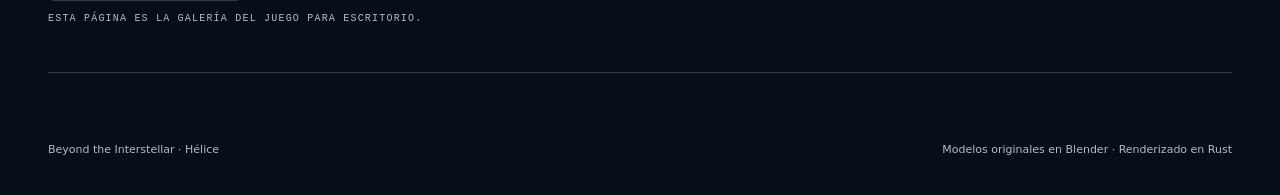
==== commit db0ed40c: "docs: publicar salto rojo de Benatar en GitHub Pages" ====
--- a/docs/index.html
+++ b/docs/index.html
@@ -7,7 +7,7 @@
   <meta name="description" content="Aureon y los siete mundos de Hélice. Explora sus órbitas y observa cómo el agujero negro atrae y absorbe meteoritos. Capturas reales del juego en Rust.">
   <title>Hélice — Beyond the Interstellar</title>
   <link rel="stylesheet" href="style.css">
-  <script src="gallery.js" defer></script>
+  <script src="gallery.js?v=benatar-salto" defer></script>
 </head>
 <body>
   <a class="skip" href="#mundos">Saltar a los planetas</a>
@@ -62,6 +62,18 @@
       <p class="caption">Los siete planetas rodean a Aureon en órbitas separadas. Acércate a un mundo y pulsa L para seguir su horizonte mientras se desplaza.</p>
     </section>
 
+    <section id="benatar" class="flight-section" aria-labelledby="benatar-title">
+      <div class="section-top"><h2 id="benatar-title">Benatar, un salto en rojo</h2><span class="small-label">CAPS LOCK / SALTO LUZ</span></div>
+      <p class="caption">El salto ahora pertenece a Benatar, la primera nave. Pulsa <kbd>Caps Lock</kbd> para saltar hacia adelante o combínalo con WASD para elegir la dirección. TIE Silencer conserva la Estrella de la Muerte con <kbd>R</kbd>.</p>
+      <a class="flight-image" href="assets/benatar-salto.png"><img src="assets/benatar-salto.png" width="1280" height="840" loading="lazy" alt="Benatar durante el salto luz, con estrellas compactas y dos estelas rojas detrás del casco"></a>
+      <p class="caption">Se eliminaron las líneas adicionales del fondo y el estiramiento exagerado de las estrellas. La onda roja queda en el punto de salida y la estela sigue el recorrido real de la nave.</p>
+      <div class="flight-image"><img id="jump-image" src="assets/benatar-estela-0.png" width="1280" height="840" loading="lazy" alt="Vista lateral de Benatar al iniciar el salto, con una onda roja en el punto de salida"></div>
+      <div class="time-control"><label for="jump-time">Observar la estela <output id="jump-output" for="jump-time" aria-live="polite">0.06 s · Onda de salida</output></label><input id="jump-time" type="range" min="0" max="4" step="1" value="0" disabled aria-describedby="jump-caption" aria-valuetext="0.06 segundos, onda de salida"><div class="time-ticks" aria-hidden="true"><span>Salida</span><span>Salto</span><span>Estela</span><span>Recarga</span><span>Desvanecida</span></div></div>
+      <p id="jump-caption" class="caption">Recorre cinco capturas reales del motor Rust con el control o las flechas del teclado. El encuadre lateral permite observar la onda y cómo la estela queda atrás y se desvanece. En el juego se conserva la cámara de seguimiento.</p>
+      <p class="caption">El salto dura 0.65 segundos y recarga en 2.5 segundos desde la activación. Conserva las colisiones y la navegación local. Esta página muestra capturas del juego para escritorio.</p>
+      <noscript><p class="caption">Ver capturas: <a href="assets/benatar-estela-1.png">salto</a>, <a href="assets/benatar-estela-2.png">estela</a>, <a href="assets/benatar-estela-3.png">recarga</a> y <a href="assets/benatar-estela-4.png">desvanecida</a>.</p></noscript>
+    </section>
+
     <section class="flight-section" aria-labelledby="gravity-title">
       <div class="section-top"><h2 id="gravity-title">La materia también cae</h2><span class="small-label">OBSERVATORIO / AGUJERO NEGRO</span></div>
       <p class="caption">El agujero negro está lejos del sistema planetario. Todas las rocas libres sienten su atracción; las rocas de los anillos de Umbriel también acumulan una deriva gravitatoria. Al cruzar el horizonte, una roca desaparece y deja de bloquear a la nave.</p>
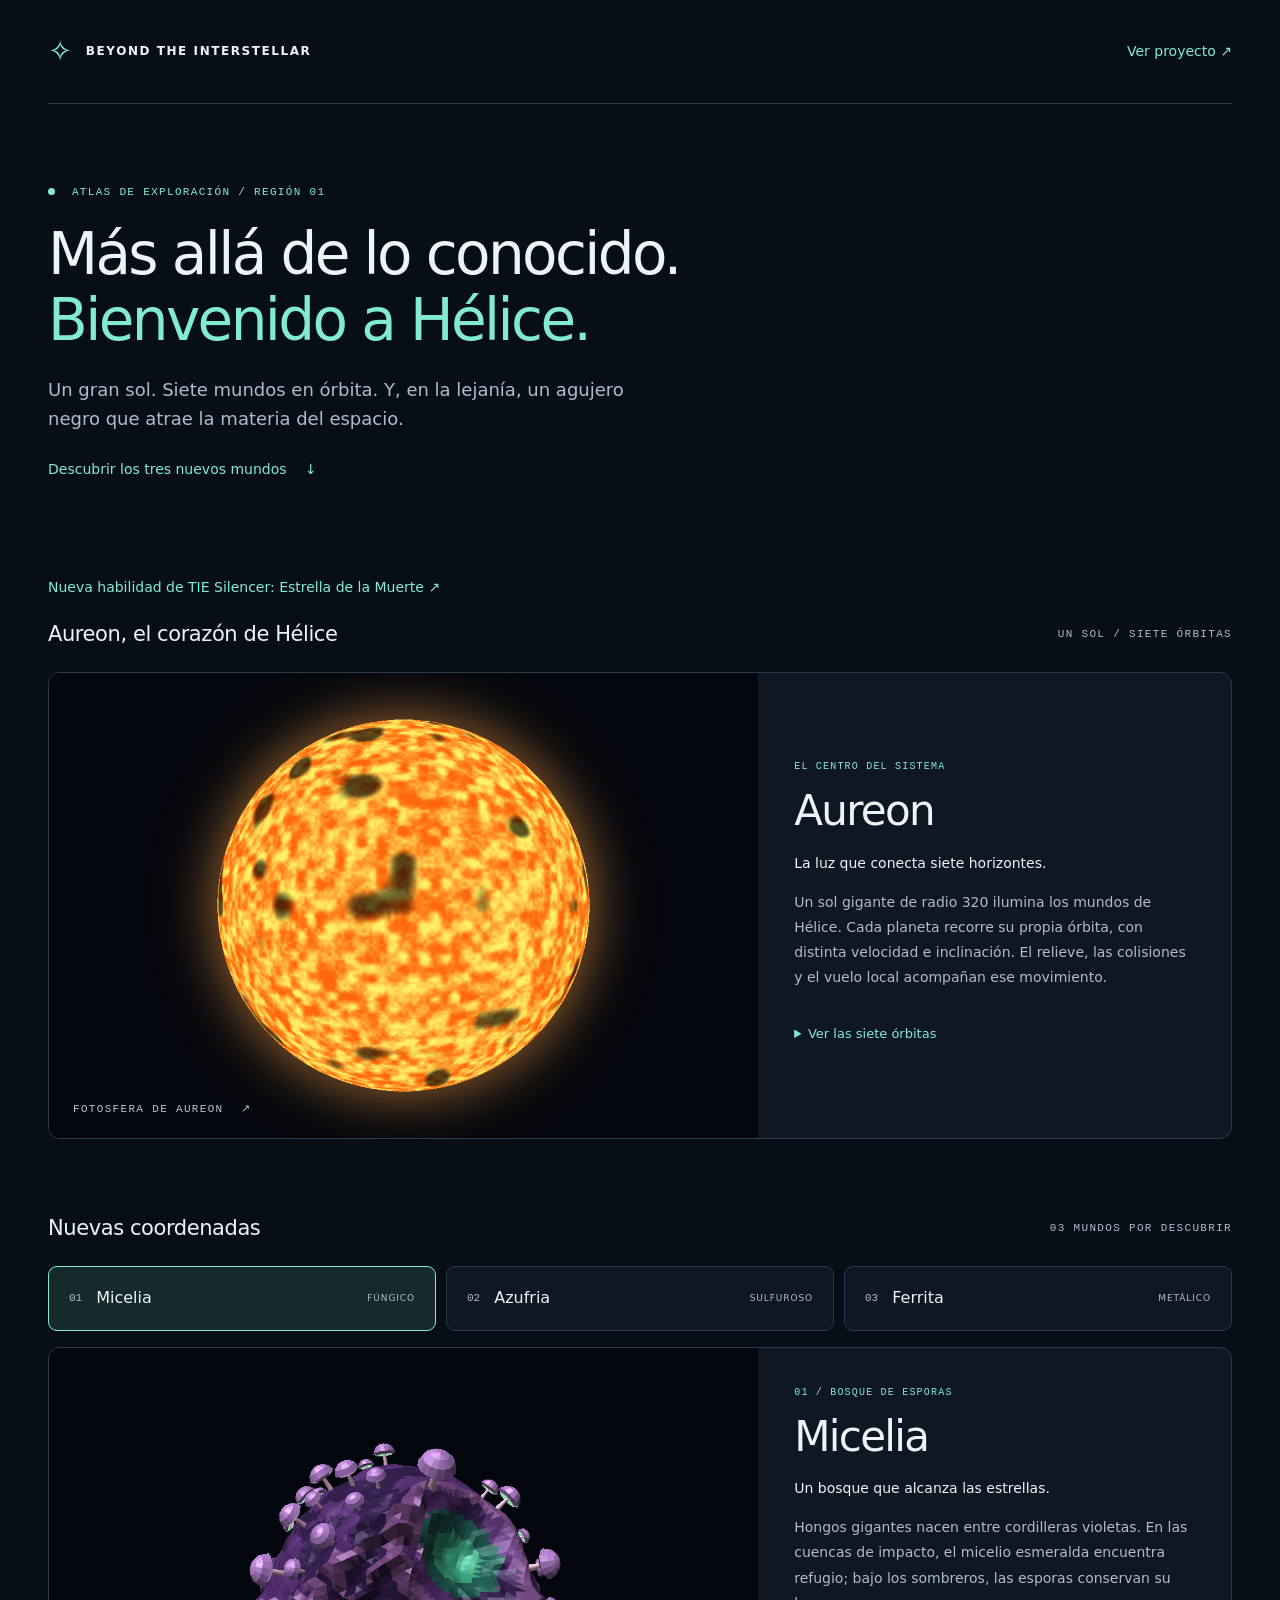
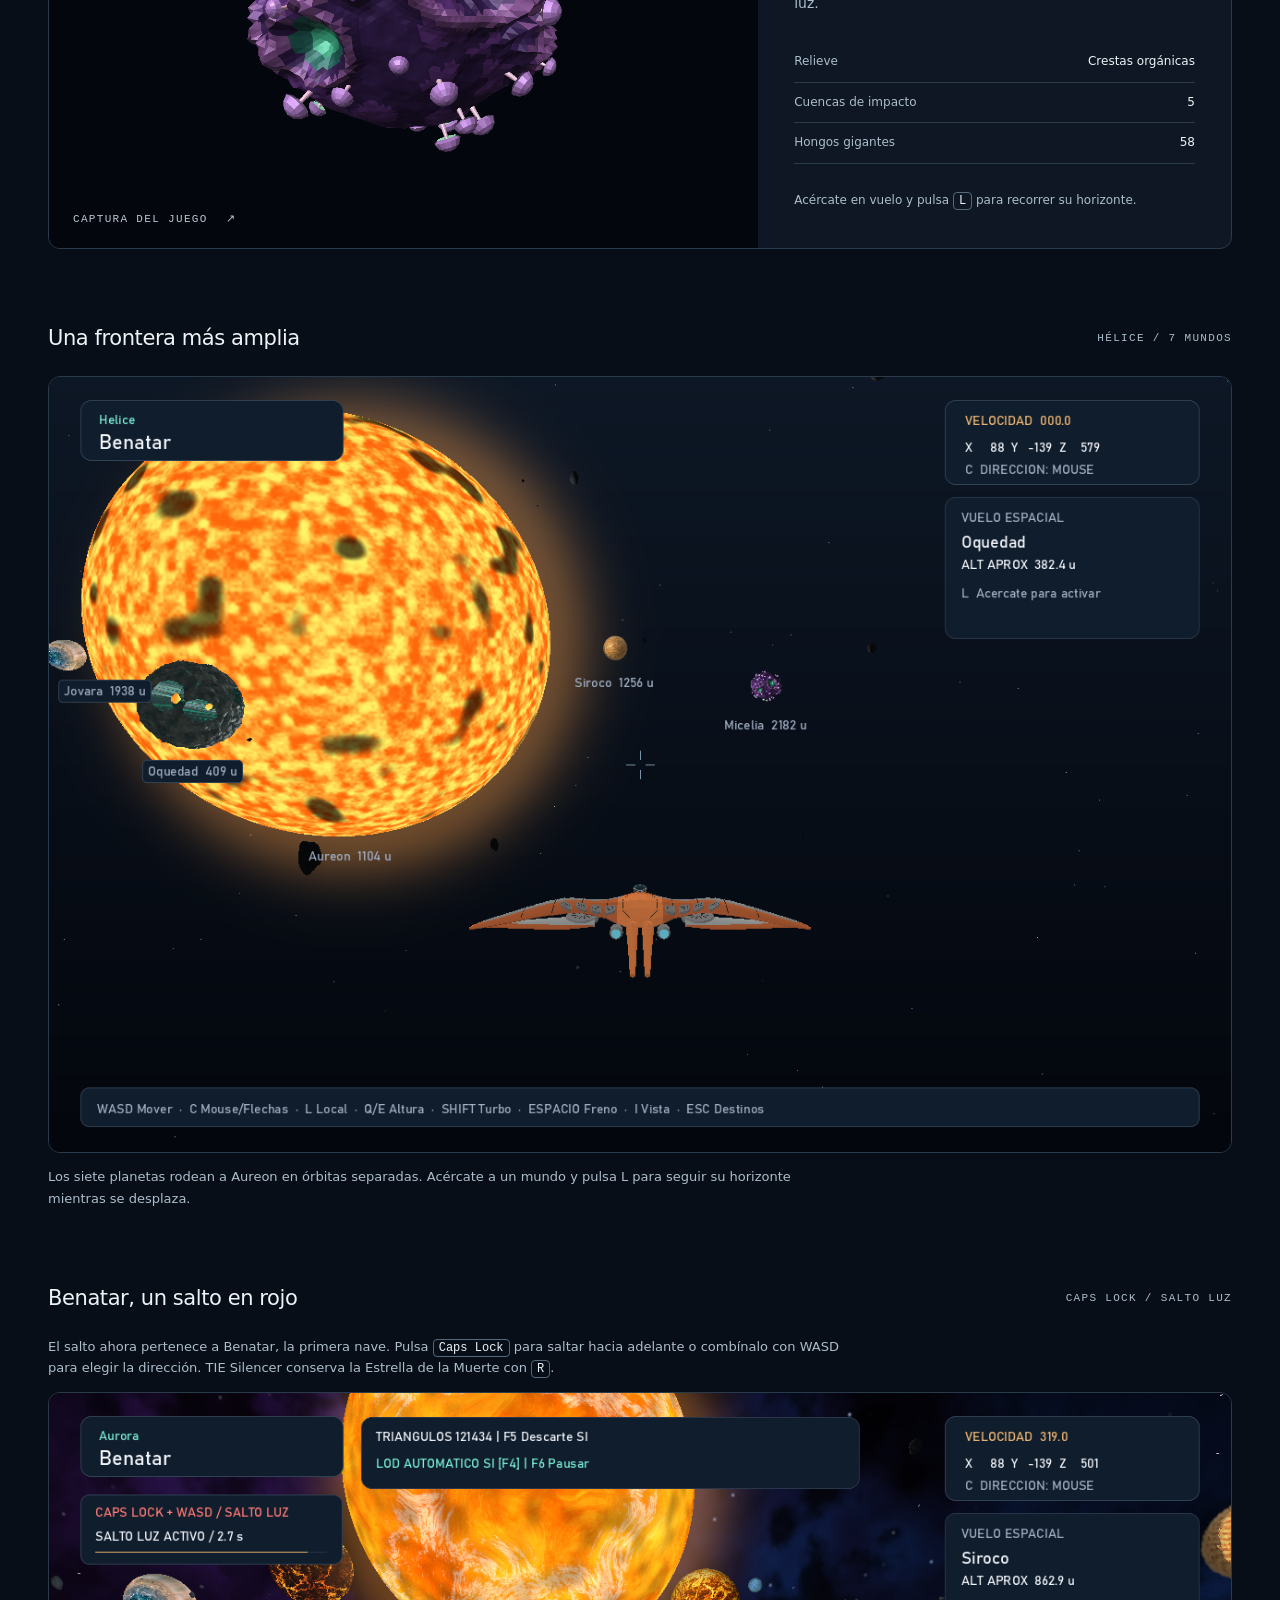
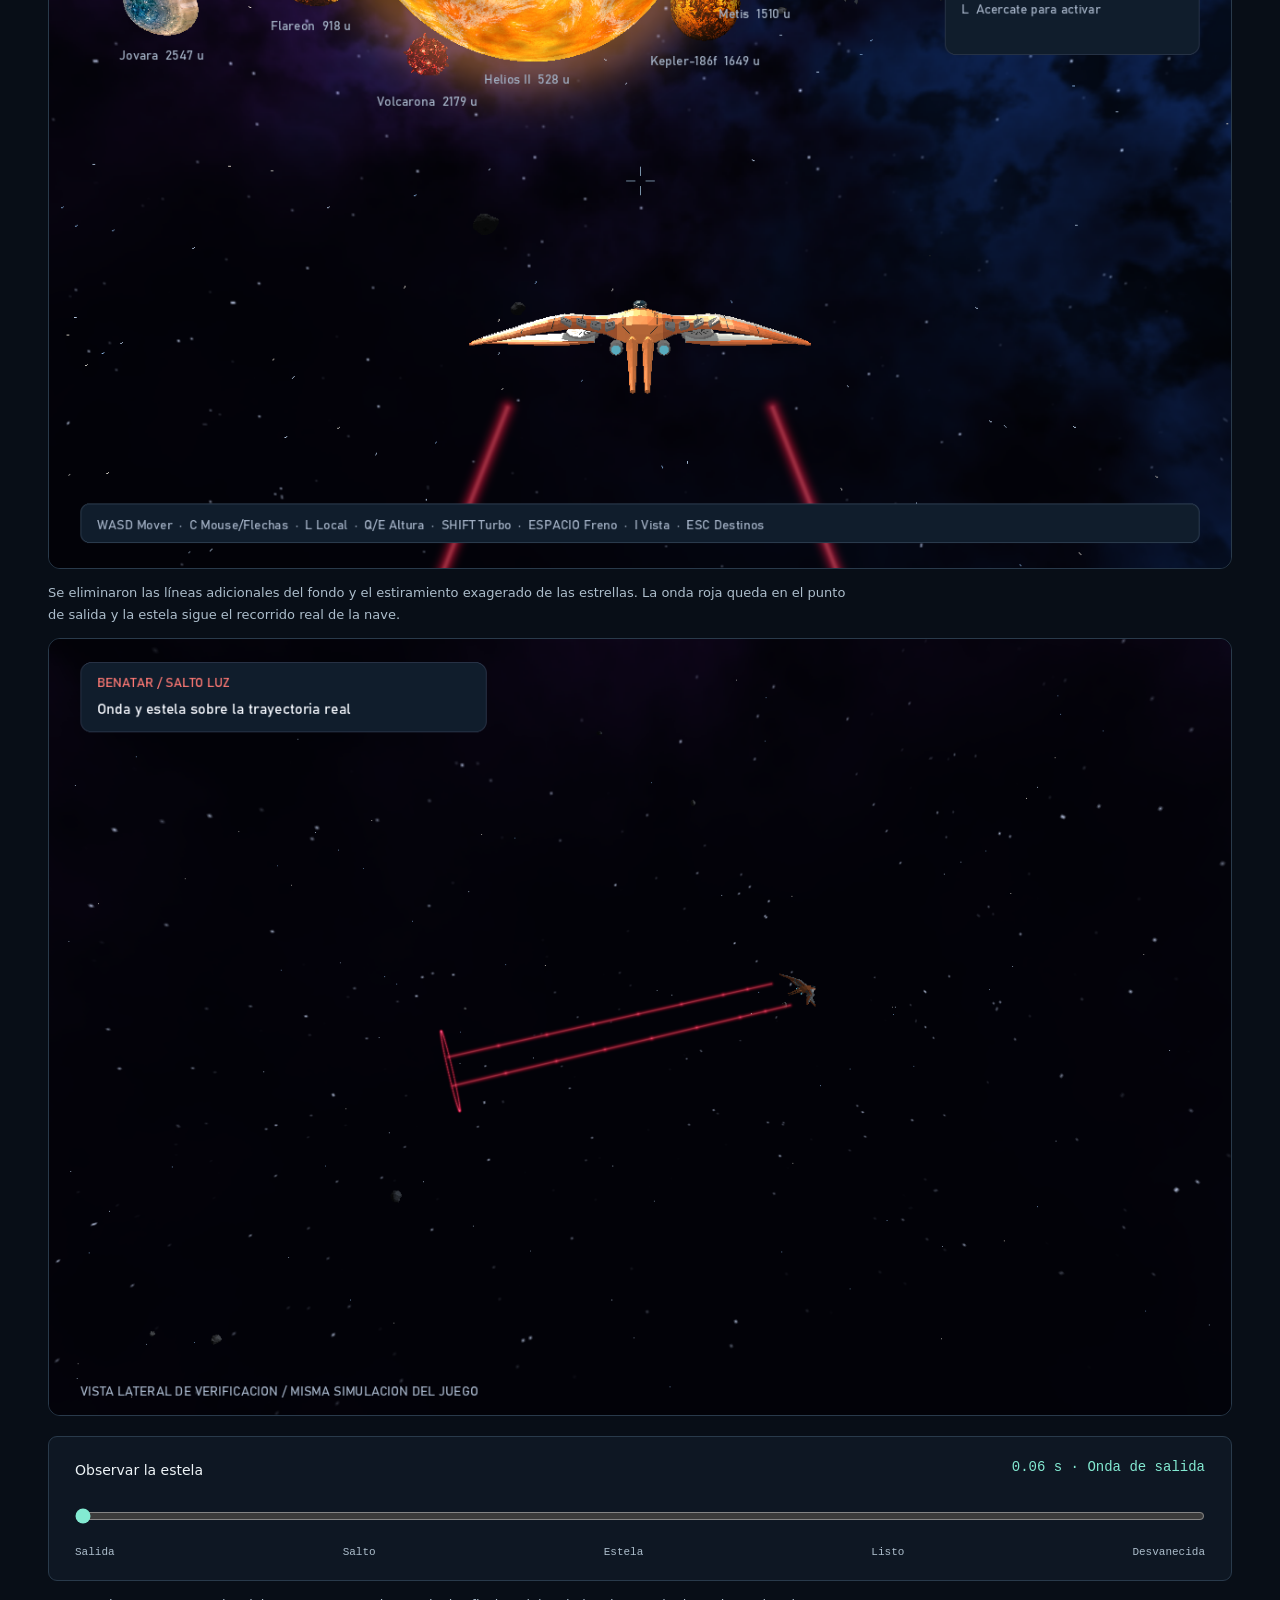
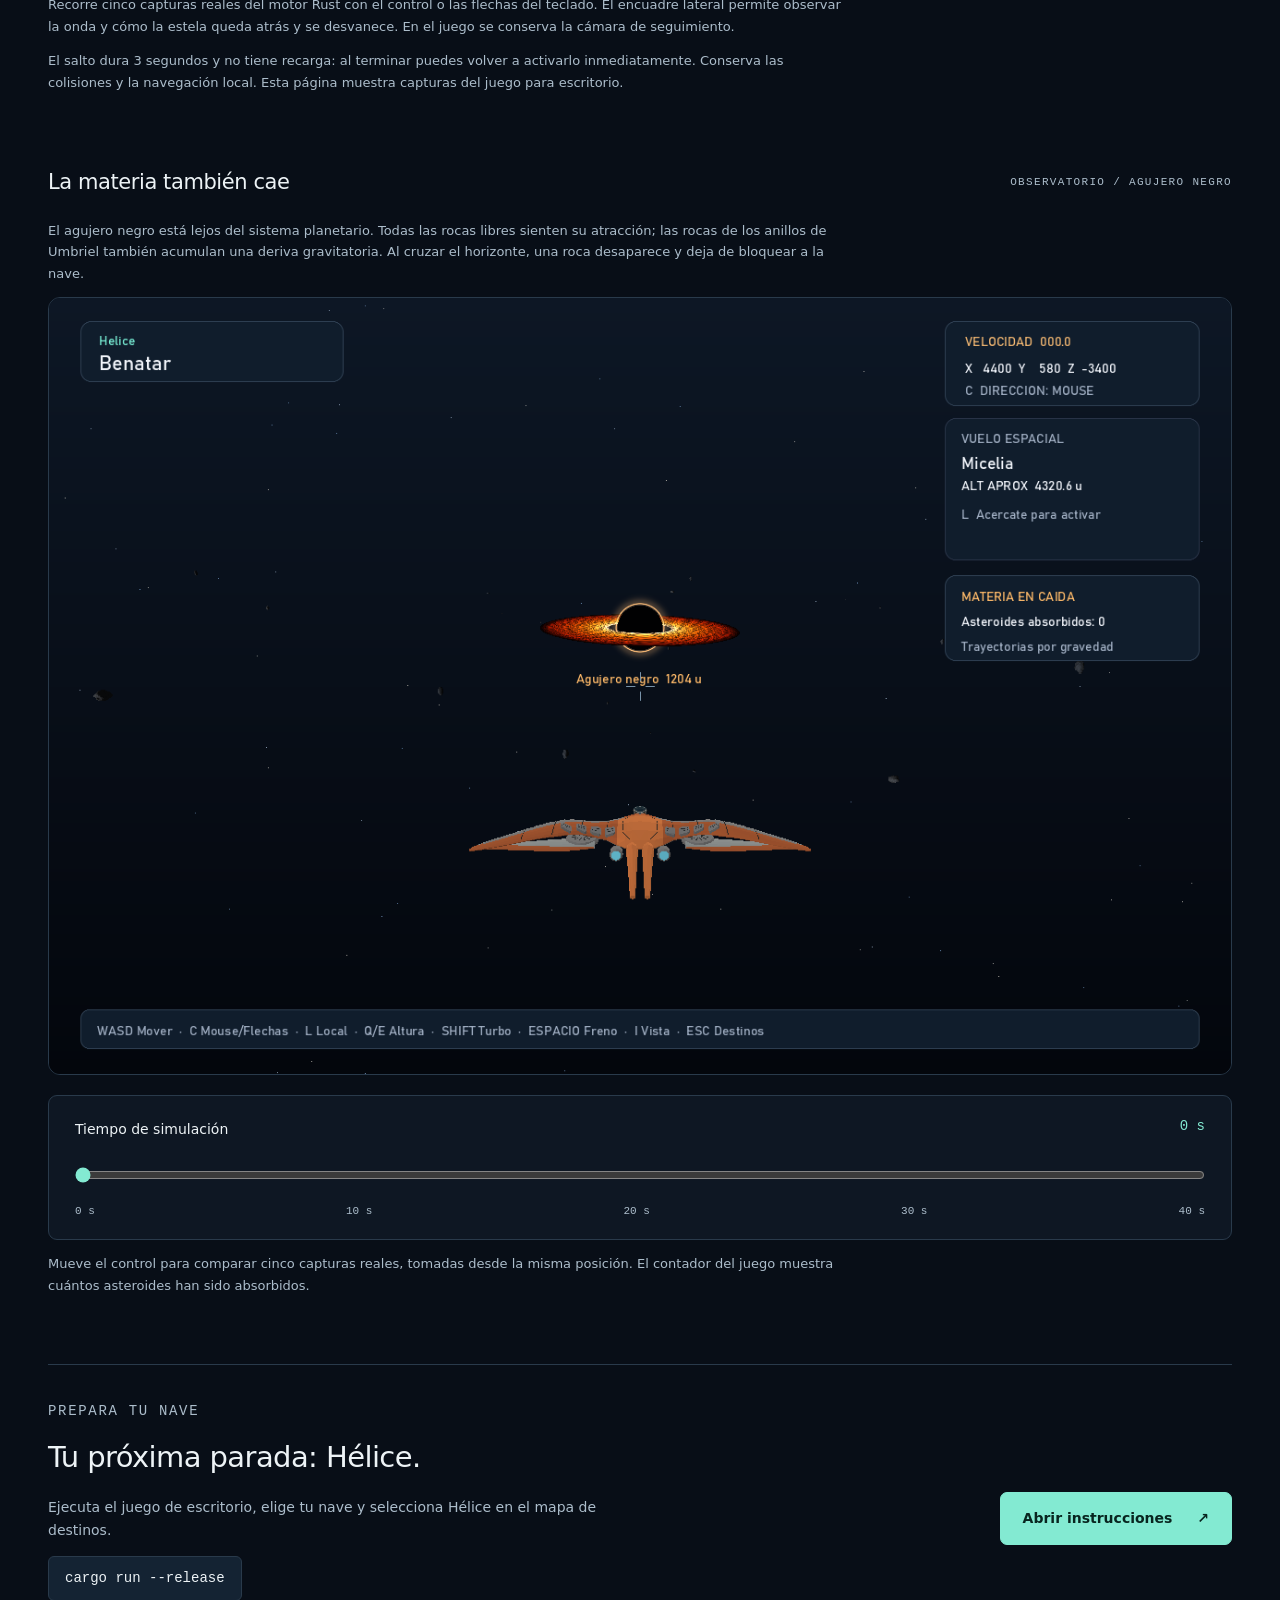
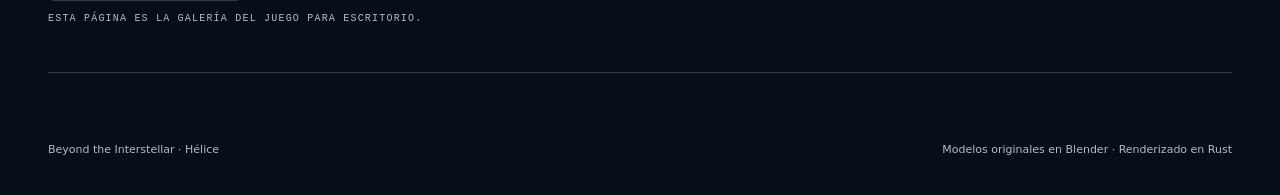
==== commit 58e789af: "docs: actualizar Pages con salto de Benatar sin recarga" ====
--- a/docs/index.html
+++ b/docs/index.html
@@ -7,7 +7,7 @@
   <meta name="description" content="Aureon y los siete mundos de Hélice. Explora sus órbitas y observa cómo el agujero negro atrae y absorbe meteoritos. Capturas reales del juego en Rust.">
   <title>Hélice — Beyond the Interstellar</title>
   <link rel="stylesheet" href="style.css">
-  <script src="gallery.js?v=benatar-salto" defer></script>
+  <script src="gallery.js?v=benatar-sin-recarga" defer></script>
 </head>
 <body>
   <a class="skip" href="#mundos">Saltar a los planetas</a>
@@ -68,10 +68,10 @@
       <a class="flight-image" href="assets/benatar-salto.png"><img src="assets/benatar-salto.png" width="1280" height="840" loading="lazy" alt="Benatar durante el salto luz, con estrellas compactas y dos estelas rojas detrás del casco"></a>
       <p class="caption">Se eliminaron las líneas adicionales del fondo y el estiramiento exagerado de las estrellas. La onda roja queda en el punto de salida y la estela sigue el recorrido real de la nave.</p>
       <div class="flight-image"><img id="jump-image" src="assets/benatar-estela-0.png" width="1280" height="840" loading="lazy" alt="Vista lateral de Benatar al iniciar el salto, con una onda roja en el punto de salida"></div>
-      <div class="time-control"><label for="jump-time">Observar la estela <output id="jump-output" for="jump-time" aria-live="polite">0.06 s · Onda de salida</output></label><input id="jump-time" type="range" min="0" max="4" step="1" value="0" disabled aria-describedby="jump-caption" aria-valuetext="0.06 segundos, onda de salida"><div class="time-ticks" aria-hidden="true"><span>Salida</span><span>Salto</span><span>Estela</span><span>Recarga</span><span>Desvanecida</span></div></div>
+      <div class="time-control"><label for="jump-time">Observar la estela <output id="jump-output" for="jump-time" aria-live="polite">0.06 s · Onda de salida</output></label><input id="jump-time" type="range" min="0" max="4" step="1" value="0" disabled aria-describedby="jump-caption" aria-valuetext="0.06 segundos, onda de salida"><div class="time-ticks" aria-hidden="true"><span>Salida</span><span>Salto</span><span>Estela</span><span>Listo</span><span>Desvanecida</span></div></div>
       <p id="jump-caption" class="caption">Recorre cinco capturas reales del motor Rust con el control o las flechas del teclado. El encuadre lateral permite observar la onda y cómo la estela queda atrás y se desvanece. En el juego se conserva la cámara de seguimiento.</p>
-      <p class="caption">El salto dura 0.65 segundos y recarga en 2.5 segundos desde la activación. Conserva las colisiones y la navegación local. Esta página muestra capturas del juego para escritorio.</p>
-      <noscript><p class="caption">Ver capturas: <a href="assets/benatar-estela-1.png">salto</a>, <a href="assets/benatar-estela-2.png">estela</a>, <a href="assets/benatar-estela-3.png">recarga</a> y <a href="assets/benatar-estela-4.png">desvanecida</a>.</p></noscript>
+      <p class="caption">El salto dura 3 segundos y no tiene recarga: al terminar puedes volver a activarlo inmediatamente. Conserva las colisiones y la navegación local. Esta página muestra capturas del juego para escritorio.</p>
+      <noscript><p class="caption">Ver capturas: <a href="assets/benatar-estela-1.png">salto</a>, <a href="assets/benatar-estela-2.png">estela</a>, <a href="assets/benatar-estela-3.png">listo otra vez</a> y <a href="assets/benatar-estela-4.png">desvanecida</a>.</p></noscript>
     </section>
 
     <section class="flight-section" aria-labelledby="gravity-title">
